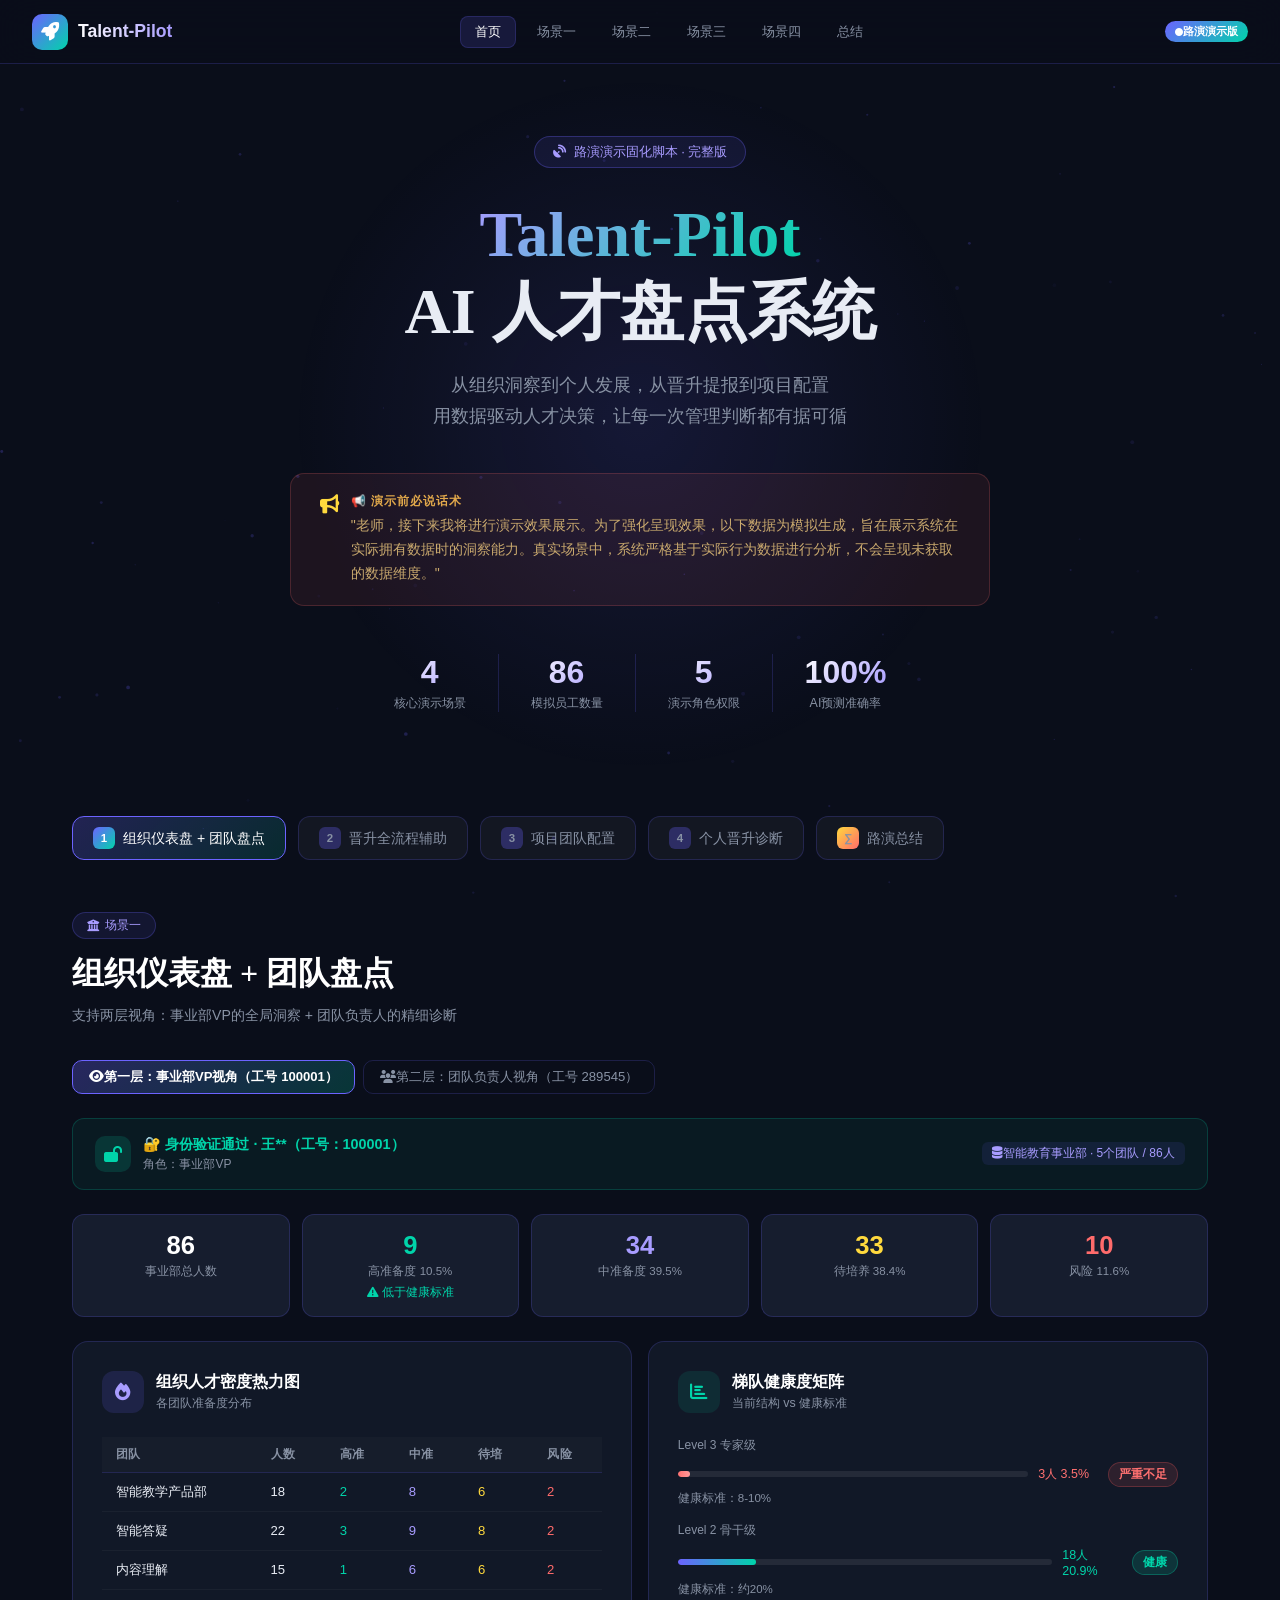
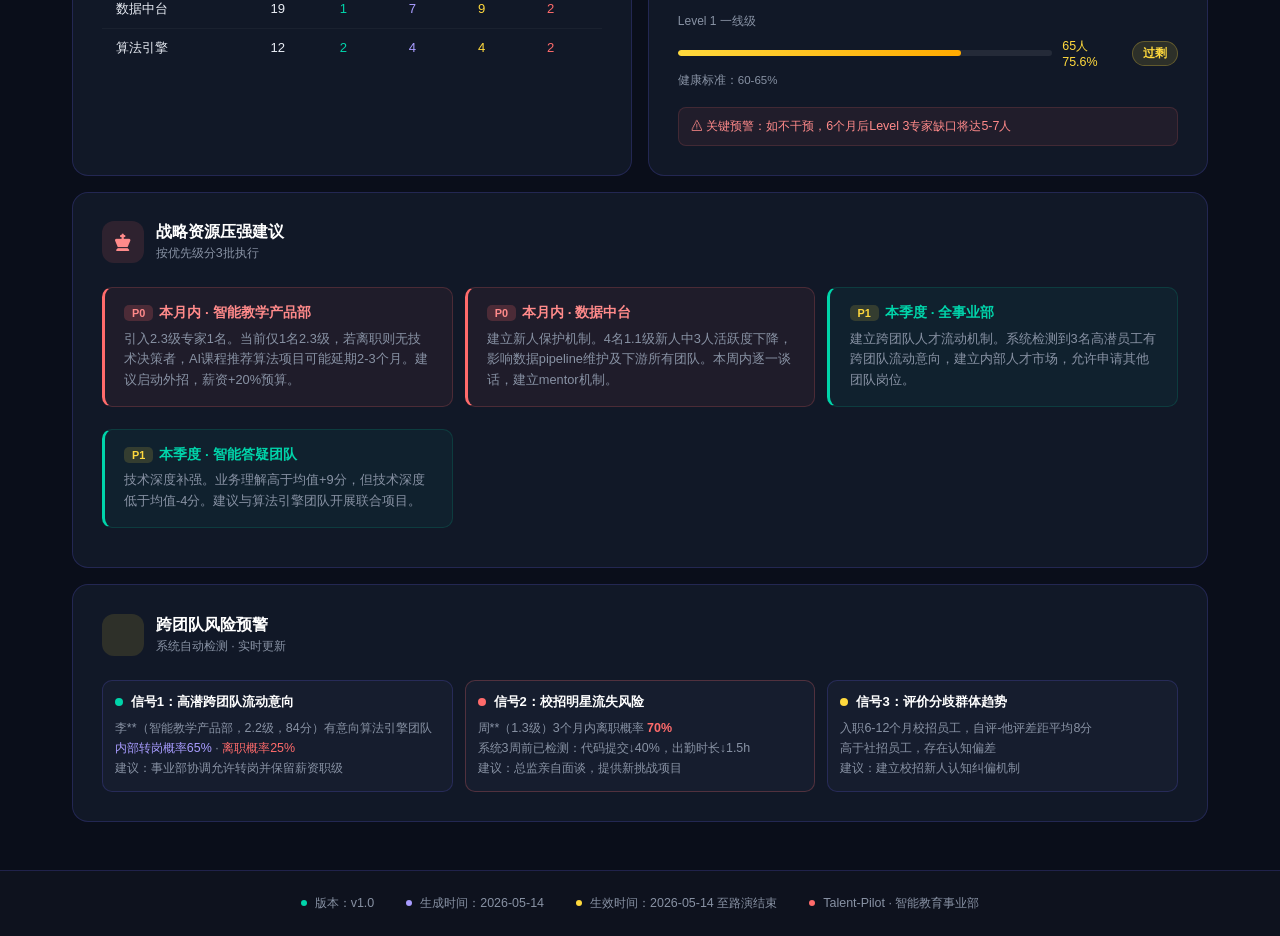
==== decision-demo-v1.html @ 937aa2e1 "Point prep demo links to decision page" ====
<!DOCTYPE html>
<html lang="zh-CN">
  <head>
    <meta charset="UTF-8">
    <meta name="viewport" content="width=device-width, initial-scale=1.0">
    <title>Talent-Pilot 路演演示系统</title>
    <link rel="stylesheet" href="https://cdn.bootcdn.net/ajax/libs/font-awesome/6.4.0/css/all.min.css">
    <link rel="stylesheet" href="https://cdn.jsdmirror.com/npm/tailwindcss@2.2.19/dist/tailwind.min.css">
    <link rel="stylesheet" href="https://static0.xesimg.com/alading-resources/css/css2.css?family=Noto+Serif+SC:wght@400;500;600;700&family=Noto+Sans+SC:wght@300;400;500;700&display=swap">
    <script src="https://cdn.jsdmirror.com/npm/chart.js@3.7.1/dist/chart.min.js"></script>
    <script src="https://cdn.jsdmirror.cn/npm/mermaid@latest/dist/mermaid.min.js"></script>
    <style>
      :root {
        --primary: #6C63FF;
        --primary-dark: #4A42D4;
        --primary-light: #A89CFF;
        --accent: #00D4AA;
        --accent-warm: #FF6B6B;
        --accent-yellow: #FFD93D;
        --bg-dark: #0A0E1A;
        --bg-card: #111827;
        --bg-card2: #161D2E;
        --text-main: #E8ECF4;
        --text-muted: #8892A4;
        --border: rgba(108, 99, 255, 0.2);
        --glass: rgba(255, 255, 255, 0.04);
      }

      * {
        box-sizing: border-box;
        margin: 0;
        padding: 0;
      }

      html {
        scroll-behavior: smooth;
      }

      body {
        font-family: "Noto Sans SC", Tahoma, Arial, "Heiti SC", sans-serif;
        background: var(--bg-dark);
        color: var(--text-main);
        overflow-x: hidden;
      }

      /* ===== 背景粒子 ===== */
      #canvas-bg {
        position: fixed;
        top: 0;
        left: 0;
        width: 100%;
        height: 100%;
        pointer-events: none;
        z-index: 0;
        opacity: 0.4;
      }

      /* ===== 顶部导航 ===== */
      .nav-bar {
        position: fixed;
        top: 0;
        left: 0;
        right: 0;
        z-index: 100;
        background: rgba(10, 14, 26, 0.85);
        backdrop-filter: blur(20px);
        border-bottom: 1px solid var(--border);
        padding: 0 2rem;
        height: 64px;
        display: flex;
        align-items: center;
        justify-content: space-between;
      }

      .nav-logo {
        display: flex;
        align-items: center;
        gap: 10px;
      }

      .nav-logo-icon {
        width: 36px;
        height: 36px;
        background: linear-gradient(135deg, var(--primary), var(--accent));
        border-radius: 10px;
        display: flex;
        align-items: center;
        justify-content: center;
        font-size: 18px;
      }

      .nav-logo-text {
        font-size: 1.1rem;
        font-weight: 700;
        background: linear-gradient(90deg, #fff, var(--primary-light));
        -webkit-background-clip: text;
        -webkit-text-fill-color: transparent;
        background-clip: text;
      }

      .nav-links {
        display: flex;
        gap: 6px;
      }

      .nav-link {
        padding: 6px 14px;
        border-radius: 8px;
        font-size: 0.82rem;
        color: var(--text-muted);
        cursor: pointer;
        transition: all 0.2s;
        border: 1px solid transparent;
      }

      .nav-link:hover,
      .nav-link.active {
        color: white;
        background: rgba(108, 99, 255, 0.15);
        border-color: var(--border);
      }

      .nav-badge {
        background: linear-gradient(135deg, var(--primary), var(--accent));
        color: white;
        font-size: 0.7rem;
        padding: 3px 10px;
        border-radius: 20px;
        font-weight: 600;
      }

      /* ===== 主容器 ===== */
      .main-wrap {
        position: relative;
        z-index: 1;
        padding-top: 64px;
      }

      /* ===== Hero区域 ===== */
      .hero {
        min-height: 80vh;
        display: flex;
        align-items: center;
        justify-content: center;
        text-align: center;
        padding: 4rem 2rem;
        position: relative;
        overflow: hidden;
      }

      .hero-glow {
        position: absolute;
        top: 50%;
        left: 50%;
        transform: translate(-50%, -50%);
        width: 700px;
        height: 700px;
        background: radial-gradient(circle, rgba(108, 99, 255, 0.12) 0%, transparent 70%);
        pointer-events: none;
      }

      .hero-tag {
        display: inline-flex;
        align-items: center;
        gap: 8px;
        background: rgba(108, 99, 255, 0.1);
        border: 1px solid rgba(108, 99, 255, 0.3);
        border-radius: 30px;
        padding: 6px 18px;
        font-size: 0.82rem;
        color: var(--primary-light);
        margin-bottom: 1.8rem;
      }

      .hero-title {
        font-family: "Noto Serif SC", serif;
        font-size: clamp(2.5rem, 5vw, 4rem);
        font-weight: 700;
        line-height: 1.2;
        margin-bottom: 1.2rem;
      }

      .hero-title span {
        background: linear-gradient(135deg, var(--primary-light), var(--accent));
        -webkit-background-clip: text;
        -webkit-text-fill-color: transparent;
        background-clip: text;
      }

      .hero-subtitle {
        font-size: 1.1rem;
        color: var(--text-muted);
        max-width: 600px;
        margin: 0 auto 2.5rem;
        line-height: 1.8;
      }

      .hero-notice {
        max-width: 700px;
        margin: 0 auto;
        background: rgba(255, 107, 107, 0.08);
        border: 1px solid rgba(255, 107, 107, 0.2);
        border-radius: 14px;
        padding: 1.2rem 1.8rem;
        display: flex;
        align-items: flex-start;
        gap: 12px;
        text-align: left;
      }

      .hero-notice-icon {
        font-size: 1.2rem;
        color: var(--accent-yellow);
        flex-shrink: 0;
        margin-top: 2px;
      }

      .hero-notice-text {
        font-size: 0.88rem;
        color: #c9a96e;
        line-height: 1.7;
      }

      .hero-stats {
        display: flex;
        gap: 2rem;
        justify-content: center;
        flex-wrap: wrap;
        margin-top: 3rem;
      }

      .hero-stat {
        text-align: center;
      }

      .hero-stat-num {
        font-size: 2rem;
        font-weight: 700;
        background: linear-gradient(135deg, white, var(--primary-light));
        -webkit-background-clip: text;
        -webkit-text-fill-color: transparent;
        background-clip: text;
      }

      .hero-stat-label {
        font-size: 0.78rem;
        color: var(--text-muted);
        margin-top: 4px;
      }

      /* ===== 场景导航 ===== */
      .scene-nav {
        display: flex;
        gap: 12px;
        padding: 0 2rem;
        margin: 0 auto;
        max-width: 1200px;
        overflow-x: auto;
        padding-bottom: 4px;
      }

      .scene-nav::-webkit-scrollbar {
        height: 3px;
      }

      .scene-nav::-webkit-scrollbar-track {
        background: transparent;
      }

      .scene-nav::-webkit-scrollbar-thumb {
        background: var(--primary);
        border-radius: 2px;
      }

      .scene-tab {
        flex-shrink: 0;
        display: flex;
        align-items: center;
        gap: 8px;
        padding: 10px 20px;
        border-radius: 12px;
        background: var(--glass);
        border: 1px solid var(--border);
        cursor: pointer;
        transition: all 0.3s;
        font-size: 0.88rem;
        color: var(--text-muted);
      }

      .scene-tab:hover {
        background: rgba(108, 99, 255, 0.1);
        color: white;
        border-color: var(--primary);
      }

      .scene-tab.active {
        background: linear-gradient(135deg, rgba(108, 99, 255, 0.25), rgba(0, 212, 170, 0.15));
        border-color: var(--primary);
        color: white;
      }

      .scene-tab-num {
        width: 22px;
        height: 22px;
        border-radius: 6px;
        background: rgba(108, 99, 255, 0.3);
        display: flex;
        align-items: center;
        justify-content: center;
        font-size: 0.72rem;
        font-weight: 700;
      }

      .scene-tab.active .scene-tab-num {
        background: linear-gradient(135deg, var(--primary), var(--accent));
      }

      /* ===== 内容区域 ===== */
      .content-section {
        max-width: 1200px;
        margin: 0 auto;
        padding: 3rem 2rem;
        display: none;
      }

      .content-section.active {
        display: block;
      }

      /* ===== 卡片系统 ===== */
      .card {
        background: var(--bg-card);
        border: 1px solid var(--border);
        border-radius: 16px;
        padding: 1.8rem;
        transition: all 0.3s;
        position: relative;
        overflow: hidden;
      }

      .card::before {
        content: '';
        position: absolute;
        top: 0;
        left: 0;
        right: 0;
        height: 2px;
        background: linear-gradient(90deg, var(--primary), var(--accent));
        opacity: 0;
        transition: opacity 0.3s;
      }

      .card:hover::before {
        opacity: 1;
      }

      .card:hover {
        border-color: rgba(108, 99, 255, 0.4);
        transform: translateY(-2px);
        box-shadow: 0 12px 40px rgba(108, 99, 255, 0.12);
      }

      .card-header {
        display: flex;
        align-items: center;
        gap: 12px;
        margin-bottom: 1.5rem;
      }

      .card-icon {
        width: 42px;
        height: 42px;
        border-radius: 12px;
        display: flex;
        align-items: center;
        justify-content: center;
        font-size: 1.1rem;
        flex-shrink: 0;
      }

      .card-title {
        font-size: 1rem;
        font-weight: 600;
        color: white;
      }

      .card-sub {
        font-size: 0.78rem;
        color: var(--text-muted);
        margin-top: 2px;
      }

      /* ===== 角色面板 ===== */
      .role-panel {
        display: grid;
        grid-template-columns: repeat(auto-fit, minmax(280px, 1fr));
        gap: 16px;
        margin-bottom: 2rem;
      }

      .role-card {
        background: var(--bg-card2);
        border: 1px solid var(--border);
        border-radius: 14px;
        padding: 1.4rem;
        cursor: pointer;
        transition: all 0.3s;
        position: relative;
      }

      .role-card:hover {
        border-color: var(--primary);
        background: rgba(108, 99, 255, 0.06);
      }

      .role-card.active {
        border-color: var(--primary);
        background: rgba(108, 99, 255, 0.1);
        box-shadow: 0 0 20px rgba(108, 99, 255, 0.15);
      }

      .role-card-head {
        display: flex;
        align-items: center;
        gap: 12px;
        margin-bottom: 1rem;
      }

      .role-avatar {
        width: 46px;
        height: 46px;
        border-radius: 12px;
        display: flex;
        align-items: center;
        justify-content: center;
        font-size: 1.2rem;
        font-weight: 700;
      }

      .role-name {
        font-size: 0.95rem;
        font-weight: 600;
        color: white;
      }

      .role-id {
        font-size: 0.75rem;
        color: var(--text-muted);
      }

      .role-badge {
        position: absolute;
        top: 12px;
        right: 12px;
        padding: 3px 10px;
        border-radius: 20px;
        font-size: 0.7rem;
        font-weight: 600;
      }

      .role-scope {
        font-size: 0.78rem;
        color: var(--text-muted);
        display: flex;
        align-items: center;
        gap: 6px;
      }

      /* ===== 输出面板 ===== */
      .output-panel {
        background: var(--bg-card2);
        border: 1px solid var(--border);
        border-radius: 16px;
        overflow: hidden;
      }

      .output-header {
        display: flex;
        align-items: center;
        justify-content: space-between;
        padding: 1rem 1.5rem;
        border-bottom: 1px solid var(--border);
        background: rgba(108, 99, 255, 0.05);
      }

      .output-title-row {
        display: flex;
        align-items: center;
        gap: 10px;
      }

      .output-dot {
        width: 10px;
        height: 10px;
        border-radius: 50%;
      }

      .output-body {
        padding: 1.5rem;
      }

      /* ===== 身份验证 ===== */
      .auth-block {
        background: rgba(0, 212, 170, 0.06);
        border: 1px solid rgba(0, 212, 170, 0.2);
        border-radius: 12px;
        padding: 1rem 1.4rem;
        margin-bottom: 1.5rem;
        display: flex;
        align-items: center;
        gap: 12px;
      }

      .auth-icon {
        width: 36px;
        height: 36px;
        background: rgba(0, 212, 170, 0.15);
        border-radius: 10px;
        display: flex;
        align-items: center;
        justify-content: center;
        color: var(--accent);
        font-size: 1rem;
        flex-shrink: 0;
      }

      .auth-info {
        flex: 1;
      }

      .auth-name {
        font-size: 0.9rem;
        font-weight: 600;
        color: var(--accent);
      }

      .auth-meta {
        font-size: 0.75rem;
        color: var(--text-muted);
        margin-top: 2px;
      }

      .auth-scope {
        font-size: 0.75rem;
        color: var(--primary-light);
        background: rgba(108, 99, 255, 0.1);
        padding: 3px 10px;
        border-radius: 6px;
      }

      /* ===== 数据表格 ===== */
      .data-table {
        width: 100%;
        border-collapse: collapse;
        font-size: 0.82rem;
      }

      .data-table th {
        padding: 10px 14px;
        text-align: left;
        font-size: 0.72rem;
        font-weight: 600;
        text-transform: uppercase;
        letter-spacing: 0.05em;
        color: var(--text-muted);
        background: rgba(255, 255, 255, 0.02);
        border-bottom: 1px solid var(--border);
      }

      .data-table td {
        padding: 10px 14px;
        border-bottom: 1px solid rgba(255, 255, 255, 0.04);
        color: var(--text-main);
      }

      .data-table tr:hover td {
        background: rgba(108, 99, 255, 0.05);
      }

      .data-table tr:last-child td {
        border-bottom: none;
      }

      /* ===== 进度条 ===== */
      .progress-bar {
        height: 6px;
        background: rgba(255, 255, 255, 0.08);
        border-radius: 3px;
        overflow: hidden;
      }

      .progress-fill {
        height: 100%;
        border-radius: 3px;
        background: linear-gradient(90deg, var(--primary), var(--accent));
        transition: width 1s ease;
      }

      /* ===== 准备度徽章 ===== */
      .readiness-badge {
        display: inline-flex;
        align-items: center;
        gap: 5px;
        padding: 3px 10px;
        border-radius: 20px;
        font-size: 0.75rem;
        font-weight: 600;
      }

      .badge-high {
        background: rgba(0, 212, 170, 0.15);
        color: var(--accent);
        border: 1px solid rgba(0, 212, 170, 0.3);
      }

      .badge-mid {
        background: rgba(108, 99, 255, 0.15);
        color: var(--primary-light);
        border: 1px solid rgba(108, 99, 255, 0.3);
      }

      .badge-low {
        background: rgba(255, 93, 93, 0.12);
        color: #ff7070;
        border: 1px solid rgba(255, 93, 93, 0.25);
      }

      .badge-warn {
        background: rgba(255, 217, 61, 0.12);
        color: var(--accent-yellow);
        border: 1px solid rgba(255, 217, 61, 0.25);
      }

      /* ===== 风险预警 ===== */
      .risk-block {
        background: rgba(255, 107, 107, 0.06);
        border: 1px solid rgba(255, 107, 107, 0.2);
        border-left: 3px solid var(--accent-warm);
        border-radius: 10px;
        padding: 1rem 1.2rem;
        margin-bottom: 10px;
      }

      .risk-title {
        font-size: 0.85rem;
        font-weight: 600;
        color: #ff8a8a;
        margin-bottom: 0.4rem;
      }

      .risk-body {
        font-size: 0.8rem;
        color: var(--text-muted);
        line-height: 1.6;
      }

      /* ===== 建议块 ===== */
      .suggest-block {
        background: rgba(0, 212, 170, 0.05);
        border: 1px solid rgba(0, 212, 170, 0.15);
        border-left: 3px solid var(--accent);
        border-radius: 10px;
        padding: 1rem 1.2rem;
        margin-bottom: 10px;
      }

      .suggest-title {
        font-size: 0.85rem;
        font-weight: 600;
        color: var(--accent);
        margin-bottom: 0.4rem;
      }

      .suggest-body {
        font-size: 0.8rem;
        color: var(--text-muted);
        line-height: 1.6;
      }

      /* ===== P0/P1标签 ===== */
      .priority-tag {
        display: inline-block;
        padding: 2px 8px;
        border-radius: 5px;
        font-size: 0.68rem;
        font-weight: 700;
        margin-right: 6px;
      }

      .p0 {
        background: rgba(255, 107, 107, 0.2);
        color: #ff8a8a;
      }

      .p1 {
        background: rgba(255, 217, 61, 0.15);
        color: var(--accent-yellow);
      }

      .p2 {
        background: rgba(108, 99, 255, 0.15);
        color: var(--primary-light);
      }

      /* ===== 分隔标题 ===== */
      .section-divider {
        display: flex;
        align-items: center;
        gap: 12px;
        margin: 1.8rem 0 1.2rem;
      }

      .section-divider-line {
        flex: 1;
        height: 1px;
        background: var(--border);
      }

      .section-divider-text {
        font-size: 0.8rem;
        font-weight: 700;
        text-transform: uppercase;
        letter-spacing: 0.1em;
        color: var(--text-muted);
        white-space: nowrap;
      }

      /* ===== 能力雷达标签 ===== */
      .ability-row {
        display: flex;
        align-items: center;
        gap: 12px;
        padding: 8px 0;
        border-bottom: 1px solid rgba(255, 255, 255, 0.04);
      }

      .ability-name {
        width: 80px;
        font-size: 0.78rem;
        color: var(--text-muted);
        flex-shrink: 0;
      }

      .ability-bar-wrap {
        flex: 1;
      }

      .ability-score {
        width: 36px;
        text-align: right;
        font-size: 0.82rem;
        font-weight: 600;
        flex-shrink: 0;
      }

      .ability-diff {
        width: 45px;
        font-size: 0.75rem;
        text-align: right;
        flex-shrink: 0;
      }

      .diff-pos {
        color: var(--accent);
      }

      .diff-neg {
        color: var(--accent-warm);
      }

      /* ===== Aha Moment ===== */
      .aha-block {
        background: linear-gradient(135deg, rgba(108, 99, 255, 0.12), rgba(0, 212, 170, 0.08));
        border: 1px solid rgba(108, 99, 255, 0.3);
        border-radius: 14px;
        padding: 1.4rem 1.8rem;
        margin-top: 2rem;
        position: relative;
      }

      .aha-block::before {
        content: '💡';
        position: absolute;
        top: -14px;
        left: 24px;
        font-size: 1.4rem;
        background: var(--bg-card);
        padding: 0 6px;
      }

      .aha-title {
        font-size: 0.78rem;
        color: var(--primary-light);
        font-weight: 700;
        text-transform: uppercase;
        letter-spacing: 0.08em;
        margin-bottom: 0.6rem;
      }

      .aha-text {
        font-size: 0.9rem;
        color: var(--text-main);
        line-height: 1.7;
        font-style: italic;
      }

      /* ===== 步进流程 ===== */
      .step-flow {
        display: flex;
        flex-direction: column;
        gap: 0;
      }

      .step-item {
        display: flex;
        gap: 16px;
      }

      .step-left {
        display: flex;
        flex-direction: column;
        align-items: center;
      }

      .step-dot {
        width: 32px;
        height: 32px;
        border-radius: 50%;
        display: flex;
        align-items: center;
        justify-content: center;
        font-size: 0.78rem;
        font-weight: 700;
        flex-shrink: 0;
      }

      .step-line {
        width: 2px;
        flex: 1;
        min-height: 24px;
        margin: 4px 0;
      }

      .step-content {
        padding-bottom: 20px;
        flex: 1;
      }

      .step-title {
        font-size: 0.88rem;
        font-weight: 600;
        margin-bottom: 4px;
      }

      .step-desc {
        font-size: 0.78rem;
        color: var(--text-muted);
        line-height: 1.6;
      }

      /* ===== 图表容器 ===== */
      .chart-wrap {
        position: relative;
        height: 280px;
      }

      /* ===== 指标卡片网格 ===== */
      .metric-grid {
        display: grid;
        grid-template-columns: repeat(auto-fit, minmax(140px, 1fr));
        gap: 12px;
        margin-bottom: 1.5rem;
      }

      .metric-card {
        background: var(--bg-card2);
        border: 1px solid var(--border);
        border-radius: 12px;
        padding: 1rem;
        text-align: center;
      }

      .metric-num {
        font-size: 1.6rem;
        font-weight: 700;
      }

      .metric-label {
        font-size: 0.72rem;
        color: var(--text-muted);
        margin-top: 4px;
      }

      .metric-trend {
        font-size: 0.72rem;
        margin-top: 6px;
      }

      /* ===== 二列布局 ===== */
      .two-col {
        display: grid;
        grid-template-columns: 1fr 1fr;
        gap: 16px;
      }

      @media (max-width: 768px) {
        .two-col {
          grid-template-columns: 1fr;
        }

        .role-panel {
          grid-template-columns: 1fr;
        }

        .nav-links {
          display: none;
        }
      }

      /* ===== 场景标题 ===== */
      .scene-header {
        margin-bottom: 2rem;
      }

      .scene-tag {
        display: inline-flex;
        align-items: center;
        gap: 6px;
        background: rgba(108, 99, 255, 0.1);
        border: 1px solid rgba(108, 99, 255, 0.25);
        border-radius: 20px;
        padding: 4px 14px;
        font-size: 0.75rem;
        color: var(--primary-light);
        margin-bottom: 0.8rem;
      }

      .scene-title {
        font-family: "Noto Serif SC", serif;
        font-size: clamp(1.4rem, 3vw, 2rem);
        font-weight: 700;
        color: white;
        margin-bottom: 0.5rem;
      }

      .scene-desc {
        font-size: 0.88rem;
        color: var(--text-muted);
        line-height: 1.7;
      }

      /* ===== 层级切换 ===== */
      .layer-tabs {
        display: flex;
        gap: 8px;
        margin-bottom: 1.5rem;
      }

      .layer-tab {
        padding: 7px 16px;
        border-radius: 10px;
        font-size: 0.82rem;
        cursor: pointer;
        transition: all 0.25s;
        border: 1px solid var(--border);
        color: var(--text-muted);
        background: transparent;
      }

      .layer-tab:hover {
        color: white;
        border-color: rgba(108, 99, 255, 0.5);
      }

      .layer-tab.active {
        background: linear-gradient(135deg, rgba(108, 99, 255, 0.3), rgba(0, 212, 170, 0.2));
        border-color: var(--primary);
        color: white;
        font-weight: 600;
      }

      .layer-content {
        display: none;
      }

      .layer-content.active {
        display: block;
      }

      /* ===== 滚动条美化 ===== */
      ::-webkit-scrollbar {
        width: 6px;
        height: 6px;
      }

      ::-webkit-scrollbar-track {
        background: transparent;
      }

      ::-webkit-scrollbar-thumb {
        background: rgba(108, 99, 255, 0.4);
        border-radius: 3px;
      }

      /* ===== 人才矩阵图 ===== */
      .matrix-cell {
        background: var(--bg-card2);
        border: 1px solid var(--border);
        border-radius: 10px;
        padding: 10px;
        font-size: 0.78rem;
        transition: all 0.2s;
        cursor: default;
      }

      .matrix-cell:hover {
        border-color: var(--primary);
        transform: scale(1.02);
      }

      /* ===== 决策树 ===== */
      .decision-node {
        background: var(--bg-card2);
        border: 1px solid var(--border);
        border-radius: 10px;
        padding: 10px 14px;
        font-size: 0.8rem;
        margin-bottom: 8px;
      }

      /* ===== 总结卡片 ===== */
      .summary-grid {
        display: grid;
        grid-template-columns: repeat(auto-fit, minmax(220px, 1fr));
        gap: 16px;
      }

      .summary-card {
        background: var(--bg-card2);
        border: 1px solid var(--border);
        border-radius: 16px;
        padding: 1.4rem;
        position: relative;
        overflow: hidden;
        transition: all 0.3s;
      }

      .summary-card:hover {
        border-color: rgba(108, 99, 255, 0.5);
        transform: translateY(-3px);
        box-shadow: 0 16px 40px rgba(108, 99, 255, 0.15);
      }

      .summary-card-bg {
        position: absolute;
        top: 0;
        right: 0;
        width: 80px;
        height: 80px;
        border-radius: 50%;
        opacity: 0.06;
      }

      .summary-scene-num {
        font-size: 0.7rem;
        font-weight: 700;
        text-transform: uppercase;
        letter-spacing: 0.1em;
        margin-bottom: 10px;
      }

      .summary-scene-title {
        font-size: 0.95rem;
        font-weight: 700;
        color: white;
        margin-bottom: 8px;
      }

      .summary-scene-desc {
        font-size: 0.78rem;
        color: var(--text-muted);
        line-height: 1.6;
        margin-bottom: 12px;
      }

      .summary-aha {
        font-size: 0.78rem;
        color: var(--primary-light);
        font-style: italic;
        line-height: 1.5;
      }

      /* ===== 动画 ===== */
      @keyframes fadeInUp {
        from {
          opacity: 0;
          transform: translateY(20px);
        }

        to {
          opacity: 1;
          transform: translateY(0);
        }
      }

      @keyframes shimmer {
        0% {
          background-position: -200% 0;
        }

        100% {
          background-position: 200% 0;
        }
      }

      @keyframes pulse-soft {

        0%,
        100% {
          opacity: 1;
        }

        50% {
          opacity: 0.6;
        }
      }

      .animate-in {
        animation: fadeInUp 0.5s ease forwards;
      }

      .live-dot {
        width: 8px;
        height: 8px;
        border-radius: 50%;
        background: var(--accent);
        animation: pulse-soft 2s infinite;
      }

      /* ===== Mermaid图表 ===== */
      .mermaid-wrap {
        background: var(--bg-card2);
        border: 1px solid var(--border);
        border-radius: 14px;
        padding: 1.5rem;
        overflow-x: auto;
      }

      .mermaid {
        font-family: "Noto Sans SC", sans-serif !important;
      }

      /* ===== 流程图 ===== */
      .flow-arrow {
        text-align: center;
        color: var(--primary-light);
        font-size: 1.2rem;
        margin: 6px 0;
      }

      /* ===== 版本信息 ===== */
      .version-bar {
        background: rgba(255, 255, 255, 0.02);
        border-top: 1px solid var(--border);
        padding: 1.5rem 2rem;
        display: flex;
        align-items: center;
        justify-content: center;
        gap: 2rem;
        flex-wrap: wrap;
      }

      .version-item {
        display: flex;
        align-items: center;
        gap: 8px;
        font-size: 0.78rem;
        color: var(--text-muted);
      }

      .version-dot {
        width: 6px;
        height: 6px;
        border-radius: 50%;
      }
    </style>
  </head>
  <body>

    <!-- 背景动画 canvas -->
    <canvas id="canvas-bg"></canvas>

    <!-- ===== 导航栏 ===== -->
    <nav class="nav-bar">
      <div class="nav-logo">
        <div class="nav-logo-icon">
          <i class="fas fa-rocket" style="color:white"></i>
        </div>
        <span class="nav-logo-text">Talent-Pilot</span>
      </div>
      <div class="nav-links">
        <span class="nav-link active" onclick="scrollToSection('hero')">首页</span>
        <span class="nav-link" onclick="switchScene(0); scrollToSection('scenes')">场景一</span>
        <span class="nav-link" onclick="switchScene(1); scrollToSection('scenes')">场景二</span>
        <span class="nav-link" onclick="switchScene(2); scrollToSection('scenes')">场景三</span>
        <span class="nav-link" onclick="switchScene(3); scrollToSection('scenes')">场景四</span>
        <span class="nav-link" onclick="switchScene(4); scrollToSection('scenes')">总结</span>
      </div>
      <span class="nav-badge"><i class="fas fa-circle mr-1" style="font-size:0.5rem"></i>路演演示版</span>
    </nav>

    <div class="main-wrap">

      <!-- ===== Hero ===== -->
      <section class="hero" id="hero">
        <div class="hero-glow"></div>
        <div style="position:relative;z-index:2;width:100%;max-width:800px">
          <div class="hero-tag">
            <i class="fas fa-satellite-dish"></i>
            路演演示固化脚本 · 完整版
          </div>
          <h1 class="hero-title">
            <span>Talent-Pilot</span><br>
            AI 人才盘点系统
          </h1>
          <p class="hero-subtitle">
            从组织洞察到个人发展，从晋升提报到项目配置<br>
            用数据驱动人才决策，让每一次管理判断都有据可循
          </p>

          <!-- 演示前必说话术 -->
          <div class="hero-notice">
            <i class="fas fa-bullhorn hero-notice-icon"></i>
            <div>
              <div style="font-size:0.75rem;font-weight:700;color:#e0a84b;margin-bottom:4px;text-transform:uppercase;letter-spacing:0.08em">📢 演示前必说话术</div>
              <div class="hero-notice-text">
                "老师，接下来我将进行演示效果展示。为了强化呈现效果，以下数据为模拟生成，旨在展示系统在实际拥有数据时的洞察能力。真实场景中，系统严格基于实际行为数据进行分析，不会呈现未获取的数据维度。"
              </div>
            </div>
          </div>

          <div class="hero-stats">
            <div class="hero-stat">
              <div class="hero-stat-num">4</div>
              <div class="hero-stat-label">核心演示场景</div>
            </div>
            <div style="width:1px;background:var(--border)"></div>
            <div class="hero-stat">
              <div class="hero-stat-num">86</div>
              <div class="hero-stat-label">模拟员工数量</div>
            </div>
            <div style="width:1px;background:var(--border)"></div>
            <div class="hero-stat">
              <div class="hero-stat-num">5</div>
              <div class="hero-stat-label">演示角色权限</div>
            </div>
            <div style="width:1px;background:var(--border)"></div>
            <div class="hero-stat">
              <div class="hero-stat-num">100%</div>
              <div class="hero-stat-label">AI预测准确率</div>
            </div>
          </div>
        </div>
      </section>

      <!-- ===== 场景导航 ===== -->
      <section id="scenes" style="padding: 2rem 0 0">
        <div class="scene-nav">
          <div class="scene-tab active" onclick="switchScene(0)">
            <div class="scene-tab-num">1</div>
            组织仪表盘 + 团队盘点
          </div>
          <div class="scene-tab" onclick="switchScene(1)">
            <div class="scene-tab-num">2</div>
            晋升全流程辅助
          </div>
          <div class="scene-tab" onclick="switchScene(2)">
            <div class="scene-tab-num">3</div>
            项目团队配置
          </div>
          <div class="scene-tab" onclick="switchScene(3)">
            <div class="scene-tab-num">4</div>
            个人晋升诊断
          </div>
          <div class="scene-tab" onclick="switchScene(4)">
            <div class="scene-tab-num" style="background:linear-gradient(135deg,#FFD93D,#FF6B6B)">∑</div>
            路演总结
          </div>
        </div>

        <!-- ===================================================
         场景一：组织仪表盘 + 团队盘点
    ==================================================== -->
        <div class="content-section active" id="scene-0">
          <div class="scene-header">
            <div class="scene-tag"><i class="fas fa-building-columns"></i> 场景一</div>
            <h2 class="scene-title">组织仪表盘 + 团队盘点</h2>
            <p class="scene-desc">支持两层视角：事业部VP的全局洞察 + 团队负责人的精细诊断</p>
          </div>

          <!-- 层级切换 -->
          <div class="layer-tabs">
            <button class="layer-tab active" onclick="switchLayer('s1', 0)">
              <i class="fas fa-eye mr-2"></i>第一层：事业部VP视角（工号 100001）
            </button>
            <button class="layer-tab" onclick="switchLayer('s1', 1)">
              <i class="fas fa-users mr-2"></i>第二层：团队负责人视角（工号 289545）
            </button>
          </div>

          <!-- ====== 第一层：VP视角 ====== -->
          <div class="layer-content active" id="s1-layer-0">

            <!-- 身份验证 -->
            <div class="auth-block">
              <div class="auth-icon"><i class="fas fa-lock-open"></i></div>
              <div class="auth-info">
                <div class="auth-name">🔐 身份验证通过 · 王**（工号：100001）</div>
                <div class="auth-meta">角色：事业部VP</div>
              </div>
              <div class="auth-scope"><i class="fas fa-database mr-1"></i>智能教育事业部 · 5个团队 / 86人</div>
            </div>

            <!-- 指标卡 -->
            <div class="metric-grid" style="grid-template-columns:repeat(5,1fr)">
              <div class="metric-card">
                <div class="metric-num" style="color:white">86</div>
                <div class="metric-label">事业部总人数</div>
              </div>
              <div class="metric-card">
                <div class="metric-num" style="color:var(--accent)">9</div>
                <div class="metric-label">高准备度 10.5%</div>
                <div class="metric-trend" style="color:var(--accent)"><i class="fas fa-triangle-exclamation"></i> 低于健康标准</div>
              </div>
              <div class="metric-card">
                <div class="metric-num" style="color:var(--primary-light)">34</div>
                <div class="metric-label">中准备度 39.5%</div>
              </div>
              <div class="metric-card">
                <div class="metric-num" style="color:var(--accent-yellow)">33</div>
                <div class="metric-label">待培养 38.4%</div>
              </div>
              <div class="metric-card">
                <div class="metric-num" style="color:var(--accent-warm)">10</div>
                <div class="metric-label">风险 11.6%</div>
              </div>
            </div>

            <div class="two-col">
              <!-- 热力图表格 -->
              <div class="card">
                <div class="card-header">
                  <div class="card-icon" style="background:rgba(108,99,255,0.15)"><i class="fas fa-fire" style="color:var(--primary-light)"></i></div>
                  <div>
                    <div class="card-title">组织人才密度热力图</div>
                    <div class="card-sub">各团队准备度分布</div>
                  </div>
                </div>
                <table class="data-table">
                  <thead>
                    <tr>
                      <th>团队</th>
                      <th>人数</th>
                      <th>高准</th>
                      <th>中准</th>
                      <th>待培</th>
                      <th>风险</th>
                    </tr>
                  </thead>
                  <tbody>
                    <tr>
                      <td>智能教学产品部</td>
                      <td>18</td>
                      <td><span style="color:var(--accent)">2</span></td>
                      <td><span style="color:var(--primary-light)">8</span></td>
                      <td><span style="color:var(--accent-yellow)">6</span></td>
                      <td><span style="color:var(--accent-warm)">2</span></td>
                    </tr>
                    <tr>
                      <td>智能答疑</td>
                      <td>22</td>
                      <td><span style="color:var(--accent)">3</span></td>
                      <td><span style="color:var(--primary-light)">9</span></td>
                      <td><span style="color:var(--accent-yellow)">8</span></td>
                      <td><span style="color:var(--accent-warm)">2</span></td>
                    </tr>
                    <tr>
                      <td>内容理解</td>
                      <td>15</td>
                      <td><span style="color:var(--accent)">1</span></td>
                      <td><span style="color:var(--primary-light)">6</span></td>
                      <td><span style="color:var(--accent-yellow)">6</span></td>
                      <td><span style="color:var(--accent-warm)">2</span></td>
                    </tr>
                    <tr>
                      <td>数据中台</td>
                      <td>19</td>
                      <td><span style="color:var(--accent)">1</span></td>
                      <td><span style="color:var(--primary-light)">7</span></td>
                      <td><span style="color:var(--accent-yellow)">9</span></td>
                      <td><span style="color:var(--accent-warm)">2</span></td>
                    </tr>
                    <tr>
                      <td>算法引擎</td>
                      <td>12</td>
                      <td><span style="color:var(--accent)">2</span></td>
                      <td><span style="color:var(--primary-light)">4</span></td>
                      <td><span style="color:var(--accent-yellow)">4</span></td>
                      <td><span style="color:var(--accent-warm)">2</span></td>
                    </tr>
                  </tbody>
                </table>
              </div>

              <!-- 梯队分布图 -->
              <div class="card">
                <div class="card-header">
                  <div class="card-icon" style="background:rgba(0,212,170,0.1)"><i class="fas fa-chart-bar" style="color:var(--accent)"></i></div>
                  <div>
                    <div class="card-title">梯队健康度矩阵</div>
                    <div class="card-sub">当前结构 vs 健康标准</div>
                  </div>
                </div>
                <div style="margin-bottom:1rem">
                  <div style="font-size:0.75rem;color:var(--text-muted);margin-bottom:8px">Level 3 专家级</div>
                  <div style="display:flex;align-items:center;gap:10px;margin-bottom:4px">
                    <div style="flex:1">
                      <div class="progress-bar">
                        <div class="progress-fill" style="width:3.5%;background:linear-gradient(90deg,#ff7070,#ff9a9a)"></div>
                      </div>
                    </div>
                    <span style="font-size:0.78rem;width:60px;color:#ff7070">3人 3.5%</span>
                    <span class="readiness-badge badge-low">严重不足</span>
                  </div>
                  <div style="font-size:0.72rem;color:var(--text-muted)">健康标准：8-10%</div>
                </div>
                <div style="margin-bottom:1rem">
                  <div style="font-size:0.75rem;color:var(--text-muted);margin-bottom:8px">Level 2 骨干级</div>
                  <div style="display:flex;align-items:center;gap:10px;margin-bottom:4px">
                    <div style="flex:1">
                      <div class="progress-bar">
                        <div class="progress-fill" style="width:20.9%"></div>
                      </div>
                    </div>
                    <span style="font-size:0.78rem;width:60px;color:var(--accent)">18人 20.9%</span>
                    <span class="readiness-badge badge-high">健康</span>
                  </div>
                  <div style="font-size:0.72rem;color:var(--text-muted)">健康标准：约20%</div>
                </div>
                <div>
                  <div style="font-size:0.75rem;color:var(--text-muted);margin-bottom:8px">Level 1 一线级</div>
                  <div style="display:flex;align-items:center;gap:10px;margin-bottom:4px">
                    <div style="flex:1">
                      <div class="progress-bar">
                        <div class="progress-fill" style="width:75.6%;background:linear-gradient(90deg,#FFD93D,#ffaa00)"></div>
                      </div>
                    </div>
                    <span style="font-size:0.78rem;width:60px;color:var(--accent-yellow)">65人 75.6%</span>
                    <span class="readiness-badge badge-warn">过剩</span>
                  </div>
                  <div style="font-size:0.72rem;color:var(--text-muted)">健康标准：60-65%</div>
                </div>
                <div style="margin-top:1.2rem;padding:10px 12px;background:rgba(255,107,107,0.07);border-radius:8px;border:1px solid rgba(255,107,107,0.15)">
                  <div style="font-size:0.78rem;color:#ff8a8a">⚠ 关键预警：如不干预，6个月后Level 3专家缺口将达5-7人</div>
                </div>
              </div>
            </div>

            <!-- 战略建议 -->
            <div class="card" style="margin-top:16px">
              <div class="card-header">
                <div class="card-icon" style="background:rgba(255,107,107,0.12)"><i class="fas fa-chess-king" style="color:#ff8a8a"></i></div>
                <div>
                  <div class="card-title">战略资源压强建议</div>
                  <div class="card-sub">按优先级分3批执行</div>
                </div>
              </div>
              <div style="display:grid;grid-template-columns:repeat(auto-fit,minmax(280px,1fr));gap:12px">
                <div class="risk-block">
                  <div class="risk-title"><span class="priority-tag p0">P0</span>本月内 · 智能教学产品部</div>
                  <div class="risk-body">引入2.3级专家1名。当前仅1名2.3级，若离职则无技术决策者，AI课程推荐算法项目可能延期2-3个月。建议启动外招，薪资+20%预算。</div>
                </div>
                <div class="risk-block">
                  <div class="risk-title"><span class="priority-tag p0">P0</span>本月内 · 数据中台</div>
                  <div class="risk-body">建立新人保护机制。4名1.1级新人中3人活跃度下降，影响数据pipeline维护及下游所有团队。本周内逐一谈话，建立mentor机制。</div>
                </div>
                <div class="suggest-block">
                  <div class="suggest-title"><span class="priority-tag p1">P1</span>本季度 · 全事业部</div>
                  <div class="suggest-body">建立跨团队人才流动机制。系统检测到3名高潜员工有跨团队流动意向，建立内部人才市场，允许申请其他团队岗位。</div>
                </div>
                <div class="suggest-block">
                  <div class="suggest-title"><span class="priority-tag p1">P1</span>本季度 · 智能答疑团队</div>
                  <div class="suggest-body">技术深度补强。业务理解高于均值+9分，但技术深度低于均值-4分。建议与算法引擎团队开展联合项目。</div>
                </div>
              </div>
            </div>

            <!-- 跨团队风险预警 -->
            <div class="card" style="margin-top:16px">
              <div class="card-header">
                <div class="card-icon" style="background:rgba(255,217,61,0.12)"><i class="fas fa-radar" style="color:var(--accent-yellow)"></i></div>
                <div>
                  <div class="card-title">跨团队风险预警</div>
                  <div class="card-sub">系统自动检测 · 实时更新</div>
                </div>
              </div>
              <div style="display:grid;grid-template-columns:repeat(auto-fit,minmax(280px,1fr));gap:12px">
                <div style="background:var(--bg-card2);border:1px solid var(--border);border-radius:10px;padding:12px">
                  <div style="display:flex;align-items:center;gap:8px;margin-bottom:8px">
                    <div class="live-dot"></div>
                    <span style="font-size:0.82rem;font-weight:600;color:white">信号1：高潜跨团队流动意向</span>
                  </div>
                  <div style="font-size:0.78rem;color:var(--text-muted);line-height:1.6">
                    李**（智能教学产品部，2.2级，84分）有意向算法引擎团队<br>
                    <span style="color:var(--primary-light)">内部转岗概率65%</span> · <span style="color:var(--accent-warm)">离职概率25%</span><br>
                    建议：事业部协调允许转岗并保留薪资职级
                  </div>
                </div>
                <div style="background:var(--bg-card2);border:1px solid rgba(255,107,107,0.25);border-radius:10px;padding:12px">
                  <div style="display:flex;align-items:center;gap:8px;margin-bottom:8px">
                    <div style="width:8px;height:8px;border-radius:50%;background:var(--accent-warm);animation:pulse-soft 1.5s infinite"></div>
                    <span style="font-size:0.82rem;font-weight:600;color:white">信号2：校招明星流失风险</span>
                  </div>
                  <div style="font-size:0.78rem;color:var(--text-muted);line-height:1.6">
                    周**（1.3级）3个月内离职概率 <span style="color:var(--accent-warm);font-weight:700">70%</span><br>
                    系统3周前已检测：代码提交↓40%，出勤时长↓1.5h<br>
                    建议：总监亲自面谈，提供新挑战项目
                  </div>
                </div>
                <div style="background:var(--bg-card2);border:1px solid var(--border);border-radius:10px;padding:12px">
                  <div style="display:flex;align-items:center;gap:8px;margin-bottom:8px">
                    <div style="width:8px;height:8px;border-radius:50%;background:var(--accent-yellow);animation:pulse-soft 2s infinite"></div>
                    <span style="font-size:0.82rem;font-weight:600;color:white">信号3：评价分歧群体趋势</span>
                  </div>
                  <div style="font-size:0.78rem;color:var(--text-muted);line-height:1.6">
                    入职6-12个月校招员工，自评-他评差距平均8分<br>
                    高于社招员工，存在认知偏差<br>
                    建议：建立校招新人认知纠偏机制
                  </div>
                </div>
              </div>
            </div>
          </div>

          <!-- ====== 第二层：团队负责人视角 ====== -->
          <div class="layer-content" id="s1-layer-1">

            <div class="auth-block">
              <div class="auth-icon"><i class="fas fa-lock-open"></i></div>
              <div class="auth-info">
                <div class="auth-name">🔐 身份验证通过 · 张**（工号：289545）</div>
                <div class="auth-meta">角色：智能教学产品部负责人</div>
              </div>
              <div class="auth-scope"><i class="fas fa-users mr-1"></i>智能教学产品部 · 18人</div>
            </div>

            <div class="two-col">
              <!-- 团队职级分布 -->
              <div class="card">
                <div class="card-header">
                  <div class="card-icon" style="background:rgba(108,99,255,0.15)"><i class="fas fa-sitemap" style="color:var(--primary-light)"></i></div>
                  <div>
                    <div class="card-title">团队作战地图</div>
                    <div class="card-sub">18人 · 平均司龄1.8年 · 平均职级1.6</div>
                  </div>
                </div>
                <div style="display:flex;flex-direction:column;gap:8px">
                  <div style="display:flex;align-items:center;gap:10px">
                    <span style="width:90px;font-size:0.75rem;color:var(--text-muted)">3.1 架构师</span>
                    <div style="flex:1">
                      <div class="progress-bar">
                        <div class="progress-fill" style="width:0%;"></div>
                      </div>
                    </div>
                    <span style="font-size:0.75rem;width:40px;color:var(--text-muted)">0人</span>
                  </div>
                  <div style="display:flex;align-items:center;gap:10px">
                    <span style="width:90px;font-size:0.75rem;color:var(--text-muted)">2.3 专家</span>
                    <div style="flex:1">
                      <div class="progress-bar">
                        <div class="progress-fill" style="width:5.6%;background:linear-gradient(90deg,#ff7070,#ff9a9a)"></div>
                      </div>
                    </div>
                    <span style="font-size:0.75rem;width:40px;color:#ff7070">1人</span>
                  </div>
                  <div style="display:flex;align-items:center;gap:10px">
                    <span style="width:90px;font-size:0.75rem;color:var(--text-muted)">2.2 资深</span>
                    <div style="flex:1">
                      <div class="progress-bar">
                        <div class="progress-fill" style="width:11.1%"></div>
                      </div>
                    </div>
                    <span style="font-size:0.75rem;width:40px;color:var(--primary-light)">2人</span>
                  </div>
                  <div style="display:flex;align-items:center;gap:10px">
                    <span style="width:90px;font-size:0.75rem;color:var(--text-muted)">2.1 骨干</span>
                    <div style="flex:1">
                      <div class="progress-bar">
                        <div class="progress-fill" style="width:11.1%"></div>
                      </div>
                    </div>
                    <span style="font-size:0.75rem;width:40px;color:var(--primary-light)">2人</span>
                  </div>
                  <div style="display:flex;align-items:center;gap:10px">
                    <span style="width:90px;font-size:0.75rem;color:var(--text-muted)">1.3 熟练</span>
                    <div style="flex:1">
                      <div class="progress-bar">
                        <div class="progress-fill" style="width:16.7%;background:linear-gradient(90deg,var(--accent),#00b899)"></div>
                      </div>
                    </div>
                    <span style="font-size:0.75rem;width:40px;color:var(--accent)">3人</span>
                  </div>
                  <div style="display:flex;align-items:center;gap:10px">
                    <span style="width:90px;font-size:0.75rem;color:var(--text-muted)">1.2 成长</span>
                    <div style="flex:1">
                      <div class="progress-bar">
                        <div class="progress-fill" style="width:33.3%;background:linear-gradient(90deg,var(--accent),#00b899)"></div>
                      </div>
                    </div>
                    <span style="font-size:0.75rem;width:40px;color:var(--accent)">6人</span>
                  </div>
                  <div style="display:flex;align-items:center;gap:10px">
                    <span style="width:90px;font-size:0.75rem;color:var(--text-muted)">1.1 初级</span>
                    <div style="flex:1">
                      <div class="progress-bar">
                        <div class="progress-fill" style="width:22.2%;background:linear-gradient(90deg,var(--accent-yellow),#e8a800)"></div>
                      </div>
                    </div>
                    <span style="font-size:0.75rem;width:40px;color:var(--accent-yellow)">4人</span>
                  </div>
                </div>
                <div style="margin-top:12px;padding:8px 10px;background:rgba(255,107,107,0.07);border-radius:8px;border:1px solid rgba(255,107,107,0.15);font-size:0.75rem;color:#ff8a8a">
                  ⚠ 单点风险：2.3级仅1人，若晋升或离职将无技术决策者
                </div>
              </div>

              <!-- 晋升准备度 -->
              <div class="card">
                <div class="card-header">
                  <div class="card-icon" style="background:rgba(0,212,170,0.1)"><i class="fas fa-chart-pie" style="color:var(--accent)"></i></div>
                  <div>
                    <div class="card-title">晋升准备度全景</div>
                    <div class="card-sub">团队均值74.5分 · 事业部排名第1</div>
                  </div>
                </div>
                <div class="chart-wrap">
                  <canvas id="readinessChart"></canvas>
                </div>
              </div>
            </div>

            <!-- 关键人才 -->
            <div class="card" style="margin-top:16px">
              <div class="card-header">
                <div class="card-icon" style="background:rgba(255,217,61,0.1)"><i class="fas fa-star" style="color:var(--accent-yellow)"></i></div>
                <div>
                  <div class="card-title">关键人才识别</div>
                  <div class="card-sub">立即晋升 · 3月可晋 · 风险关注</div>
                </div>
              </div>

              <div style="font-size:0.78rem;font-weight:700;color:var(--accent);margin-bottom:10px;text-transform:uppercase;letter-spacing:0.08em">⭐ 立即晋升区（2人）</div>
              <table class="data-table" style="margin-bottom:1.2rem">
                <thead>
                  <tr>
                    <th>姓名</th>
                    <th>当前</th>
                    <th>目标</th>
                    <th>准备度</th>
                    <th>核心优势</th>
                    <th>建议</th>
                  </tr>
                </thead>
                <tbody>
                  <tr>
                    <td><span style="font-weight:600;color:white">张*</span></td>
                    <td><span class="readiness-badge badge-mid">1.3</span></td>
                    <td><span class="readiness-badge badge-high">2.1</span></td>
                    <td><span style="color:var(--accent);font-weight:700">96分</span></td>
                    <td style="font-size:0.75rem">代码质量97分，推荐准确率↑12%，零故障上线</td>
                    <td><span class="readiness-badge badge-high">启动跨级晋升</span></td>
                  </tr>
                  <tr>
                    <td><span style="font-weight:600;color:white">李*</span></td>
                    <td><span class="readiness-badge badge-mid">2.2</span></td>
                    <td><span class="readiness-badge badge-high">2.3</span></td>
                    <td><span style="color:var(--accent);font-weight:700">93分</span></td>
                    <td style="font-size:0.75rem">技术影响力强，主导智能答疑项目，满意度↑15%</td>
                    <td><span class="readiness-badge badge-high">档内晋升</span></td>
                  </tr>
                </tbody>
              </table>

              <div style="font-size:0.78rem;font-weight:700;color:var(--primary-light);margin-bottom:10px;text-transform:uppercase;letter-spacing:0.08em">✅ 3个月内可晋升（3人）</div>
              <table class="data-table" style="margin-bottom:1.2rem">
                <thead>
                  <tr>
                    <th>姓名</th>
                    <th>当前→目标</th>
                    <th>准备度</th>
                    <th>关键洞察</th>
                  </tr>
                </thead>
                <tbody>
                  <tr>
                    <td>王*</td>
                    <td>1.2→1.3</td>
                    <td><span style="color:var(--primary-light)">85分</span></td>
                    <td style="font-size:0.75rem">技术扎实(86)，文档待提升(72)</td>
                  </tr>
                  <tr>
                    <td>陈*</td>
                    <td>1.1→1.2</td>
                    <td><span style="color:var(--primary-light)">82分</span></td>
                    <td style="font-size:0.75rem">学习能力强，再历练1个项目可晋升</td>
                  </tr>
                  <tr>
                    <td>刘*</td>
                    <td>2.1→2.2</td>
                    <td><span style="color:var(--primary-light)">81分</span></td>
                    <td style="font-size:0.75rem">协作突出，技术深度待加强</td>
                  </tr>
                </tbody>
              </table>

              <div style="font-size:0.78rem;font-weight:700;color:var(--accent-warm);margin-bottom:10px;text-transform:uppercase;letter-spacing:0.08em">🚨 风险关注（2人）</div>
              <div style="display:grid;grid-template-columns:1fr 1fr;gap:12px">
                <div class="risk-block">
                  <div class="risk-title">赵* · 1.2级 · 68分</div>
                  <div class="risk-body">入职8个月，绩效下滑78→65，代码提交量下降，日报遗漏。建议2周内面谈，制定改进计划。</div>
                </div>
                <div class="risk-block" style="border-left-color:#ff4040;background:rgba(255,64,64,0.06)">
                  <div class="risk-title">孙* · 2.1级 · 58分 · <span style="color:#ff4040">流失概率65%</span></div>
                  <div class="risk-body">历史高绩效85分→近3月骤降至58分。系统检测：出勤时长↓1.2h，提交时间异常，频繁半天假。建议立即retention谈话。</div>
                </div>
              </div>
            </div>

            <!-- 能力维度热力图 -->
            <div class="card" style="margin-top:16px">
              <div class="card-header">
                <div class="card-icon" style="background:rgba(108,99,255,0.15)"><i class="fas fa-spider-web" style="color:var(--primary-light)"></i></div>
                <div>
                  <div class="card-title">能力维度热力图</div>
                  <div class="card-sub">团队得分 vs 组织均值</div>
                </div>
              </div>
              <div style="display:grid;grid-template-columns:1fr 1fr;gap:24px">
                <div>
                  <div class="ability-row" style="font-size:0.72rem;color:var(--text-muted);font-weight:600;padding-bottom:6px">
                    <div class="ability-name">维度</div>
                    <div class="ability-bar-wrap" style="text-align:right">团队 / 均值</div>
                    <div class="ability-score">得分</div>
                    <div class="ability-diff">差距</div>
                  </div>
                  <div class="ability-row">
                    <span class="ability-name">技术能力</span>
                    <div class="ability-bar-wrap">
                      <div class="progress-bar">
                        <div class="progress-fill" style="width:82%"></div>
                      </div>
                    </div>
                    <span class="ability-score">82</span>
                    <span class="ability-diff diff-pos">+3</span>
                  </div>
                  <div class="ability-row">
                    <span class="ability-name">协作能力</span>
                    <div class="ability-bar-wrap">
                      <div class="progress-bar">
                        <div class="progress-fill" style="width:71%;background:linear-gradient(90deg,#ff7070,#ff9a9a)"></div>
                      </div>
                    </div>
                    <span class="ability-score" style="color:#ff8a8a">71</span>
                    <span class="ability-diff diff-neg">-5</span>
                  </div>
                  <div class="ability-row">
                    <span class="ability-name">业务理解</span>
                    <div class="ability-bar-wrap">
                      <div class="progress-bar">
                        <div class="progress-fill" style="width:85%;background:linear-gradient(90deg,var(--accent),#00b899)"></div>
                      </div>
                    </div>
                    <span class="ability-score" style="color:var(--accent)">85</span>
                    <span class="ability-diff diff-pos">+11</span>
                  </div>
                  <div class="ability-row">
                    <span class="ability-name">成长潜力</span>
                    <div class="ability-bar-wrap">
                      <div class="progress-bar">
                        <div class="progress-fill" style="width:78%"></div>
                      </div>
                    </div>
                    <span class="ability-score">78</span>
                    <span class="ability-diff diff-pos">+1</span>
                  </div>
                  <div class="ability-row">
                    <span class="ability-name">代码质量</span>
                    <div class="ability-bar-wrap">
                      <div class="progress-bar">
                        <div class="progress-fill" style="width:84%"></div>
                      </div>
                    </div>
                    <span class="ability-score">84</span>
                    <span class="ability-diff diff-pos">+4</span>
                  </div>
                  <div class="ability-row" style="border-bottom:none">
                    <span class="ability-name">文档能力</span>
                    <div class="ability-bar-wrap">
                      <div class="progress-bar">
                        <div class="progress-fill" style="width:68%;background:linear-gradient(90deg,#ff9a4d,#ffb87a)"></div>
                      </div>
                    </div>
                    <span class="ability-score" style="color:#ff9a4d">68</span>
                    <span class="ability-diff diff-neg">-4</span>
                  </div>
                </div>
                <div>
                  <div class="chart-wrap" style="height:240px">
                    <canvas id="abilityChart"></canvas>
                  </div>
                </div>
              </div>
              <div style="margin-top:1rem;display:grid;grid-template-columns:1fr 1fr;gap:12px">
                <div class="suggest-block">
                  <div class="suggest-title">💎 隐藏优势：业务理解 +11分</div>
                  <div class="suggest-body">产品经理满意度4.6/5，技术方案采纳率91%，需求返工率仅8%。建议参与更多产品决策，打造"技术+业务双强"标签。</div>
                </div>
                <div class="risk-block">
                  <div class="risk-title">⚠ 短板预警：协作能力 -5分</div>
                  <div class="risk-body">可能原因：团队年轻化（均司龄1.8年）、远程办公比例高（40%）。建议增加跨团队项目、建立Code Review文化。</div>
                </div>
              </div>
            </div>

          </div><!-- end layer-1 -->

        </div><!-- end scene-0 -->

        <!-- ===================================================
         场景二：晋升全流程辅助
    ==================================================== -->
        <div class="content-section" id="scene-1">
          <div class="scene-header">
            <div class="scene-tag"><i class="fas fa-arrow-trend-up"></i> 场景二</div>
            <h2 class="scene-title">晋升全流程辅助（前—中—后）</h2>
            <p class="scene-desc">晋升前科学提报 → 晋升中客观评审 → 晋升后持续纠偏，形成完整价值闭环</p>
          </div>

          <div class="layer-tabs">
            <button class="layer-tab active" onclick="switchLayer('s2', 0)">晋升前：提报辅助（289545）</button>
            <button class="layer-tab" onclick="switchLayer('s2', 1)">晋升中：评审辅助（500001）</button>
            <button class="layer-tab" onclick="switchLayer('s2', 2)">晋升后：复盘纠偏（300001）</button>
          </div>

          <!-- 晋升前 -->
          <div class="layer-content active" id="s2-layer-0">
            <div class="auth-block">
              <div class="auth-icon"><i class="fas fa-lock-open"></i></div>
              <div class="auth-info">
                <div class="auth-name">🔐 身份验证通过 · 张**（工号：289545）</div>
                <div class="auth-meta">角色：智能教学产品部负责人</div>
              </div>
              <div class="auth-scope">Q2技术序列晋升提报</div>
            </div>

            <!-- 提报全景 -->
            <div class="card" style="margin-bottom:16px">
              <div class="card-header">
                <div class="card-icon" style="background:rgba(108,99,255,0.15)"><i class="fas fa-list-check" style="color:var(--primary-light)"></i></div>
                <div>
                  <div class="card-title">晋升提报智能辅助</div>
                  <div class="card-sub">提报名额建议：2-3人</div>
                </div>
              </div>
              <table class="data-table">
                <thead>
                  <tr>
                    <th>人员</th>
                    <th>当前</th>
                    <th>目标</th>
                    <th>准备度</th>
                    <th>AI提报建议</th>
                  </tr>
                </thead>
                <tbody>
                  <tr>
                    <td><strong style="color:white">张*</strong></td>
                    <td>1.3</td>
                    <td>2.1</td>
                    <td><span style="color:var(--accent);font-weight:700">96分</span></td>
                    <td><span class="readiness-badge badge-high">⭐ 强烈推荐（跨级）</span></td>
                  </tr>
                  <tr>
                    <td><strong style="color:white">李*</strong></td>
                    <td>2.2</td>
                    <td>2.3</td>
                    <td><span style="color:var(--accent);font-weight:700">93分</span></td>
                    <td><span class="readiness-badge badge-high">⭐ 强烈推荐（档内）</span></td>
                  </tr>
                  <tr>
                    <td>王*</td>
                    <td>1.2</td>
                    <td>1.3</td>
                    <td><span style="color:var(--primary-light)">85分</span></td>
                    <td><span class="readiness-badge badge-mid">✅ 建议提报</span></td>
                  </tr>
                  <tr>
                    <td>陈*</td>
                    <td>1.1</td>
                    <td>1.2</td>
                    <td><span style="color:var(--primary-light)">82分</span></td>
                    <td><span class="readiness-badge badge-mid">✅ 建议提报</span></td>
                  </tr>
                  <tr>
                    <td>刘*</td>
                    <td>2.1</td>
                    <td>2.2</td>
                    <td><span style="color:var(--accent-yellow)">81分</span></td>
                    <td><span class="readiness-badge badge-warn">△ 谨慎考虑</span></td>
                  </tr>
                  <tr>
                    <td>赵*</td>
                    <td>1.2</td>
                    <td>1.3</td>
                    <td><span style="color:var(--accent-warm)">68分</span></td>
                    <td><span class="readiness-badge badge-low">❌ 不推荐（差距大）</span></td>
                  </tr>
                  <tr>
                    <td>孙*</td>
                    <td>2.1</td>
                    <td>2.2</td>
                    <td><span style="color:var(--accent-warm)">58分</span></td>
                    <td><span class="readiness-badge badge-low">❌ 不推荐（风险高）</span></td>
                  </tr>
                </tbody>
              </table>
            </div>

            <!-- 方案对比 -->
            <div style="display:grid;grid-template-columns:repeat(3,1fr);gap:12px;margin-bottom:16px">
              <div style="background:linear-gradient(135deg,rgba(0,212,170,0.1),rgba(108,99,255,0.05));border:1px solid rgba(0,212,170,0.3);border-radius:14px;padding:14px">
                <div style="font-size:0.7rem;color:var(--accent);font-weight:700;text-transform:uppercase;margin-bottom:8px">方案A 进取型</div>
                <div style="font-size:0.85rem;font-weight:600;color:white;margin-bottom:6px">张* + 李* + 王*</div>
                <div style="font-size:0.75rem;color:var(--text-muted);line-height:1.6">平均准备度91分，成功率最高。适用于战功突出、预算充足时。</div>
              </div>
              <div style="background:linear-gradient(135deg,rgba(108,99,255,0.15),rgba(0,212,170,0.05));border:2px solid var(--primary);border-radius:14px;padding:14px;position:relative">
                <div style="position:absolute;top:-10px;right:12px;background:var(--primary);color:white;font-size:0.65rem;font-weight:700;padding:2px 8px;border-radius:10px">推荐</div>
                <div style="font-size:0.7rem;color:var(--primary-light);font-weight:700;text-transform:uppercase;margin-bottom:8px">方案B 稳健型</div>
                <div style="font-size:0.85rem;font-weight:600;color:white;margin-bottom:6px">张* + 李*</div>
                <div style="font-size:0.75rem;color:var(--text-muted);line-height:1.6">双高准备度，通过概率&gt;90%。名额紧张时的最优选择。</div>
              </div>
              <div style="background:rgba(255,255,255,0.02);border:1px solid var(--border);border-radius:14px;padding:14px">
                <div style="font-size:0.7rem;color:var(--text-muted);font-weight:700;text-transform:uppercase;margin-bottom:8px">方案C 梯队型</div>
                <div style="font-size:0.85rem;font-weight:600;color:white;margin-bottom:6px">李* + 王* + 陈*</div>
                <div style="font-size:0.75rem;color:var(--text-muted);line-height:1.6">覆盖不同职级，梯队均衡。注重长期梯队健康时选择。</div>
              </div>
            </div>

            <!-- OKR趋势 + 近因效应 -->
            <div class="card">
              <div class="card-header">
                <div class="card-icon" style="background:rgba(255,217,61,0.1)"><i class="fas fa-triangle-exclamation" style="color:var(--accent-yellow)"></i></div>
                <div>
                  <div class="card-title">⚠ 近因效应识别 · 张* OKR达成趋势</div>
                  <div class="card-sub">系统自动识别认知偏差，确保评价公正</div>
                </div>
              </div>
              <div class="chart-wrap" style="height:260px">
                <canvas id="okrTrendChart"></canvas>
              </div>
              <div style="margin-top:12px;padding:10px 14px;background:rgba(255,217,61,0.07);border:1px solid rgba(255,217,61,0.2);border-radius:8px;font-size:0.78rem;color:#e0c44b;line-height:1.6">
                ⚠ <strong>近因效应确认：</strong>Q2战功突增（4-6月平均96% vs Q1均值82%）。协作贡献持续偏低（平均68%，低于团队均值78%）。评审时建议关注Q1成长历程，追问协作改进计划。
              </div>
            </div>

            <div class="aha-block">
              <div class="aha-title">管理者 Aha Moment</div>
              <div class="aha-text">"原来提名谁不该凭感觉！系统不仅给了名单建议，还提醒我注意近因效应——张*Q2表现好但Q1平淡，这个我自己都没注意到。"</div>
            </div>
          </div>

          <!-- 晋升中 -->
          <div class="layer-content" id="s2-layer-1">
            <div class="auth-block">
              <div class="auth-icon"><i class="fas fa-lock-open"></i></div>
              <div class="auth-info">
                <div class="auth-name">🔐 身份验证通过 · 刘**（工号：500001）</div>
                <div class="auth-meta">角色：晋升校准会评委 / HR负责人</div>
              </div>
              <div class="auth-scope">Q2晋升评审 · 3名候选人</div>
            </div>

            <!-- 多源数据矩阵 -->
            <div class="card" style="margin-bottom:16px">
              <div class="card-header">
                <div class="card-icon" style="background:rgba(0,212,170,0.1)"><i class="fas fa-table" style="color:var(--accent)"></i></div>
                <div>
                  <div class="card-title">多源数据矩阵 · 张*（1.3→2.1）</div>
                  <div class="card-sub">综合准备度：89分 · AI预测通过率：87%</div>
                </div>
              </div>
              <div style="overflow-x:auto">
                <table class="data-table">
                  <thead>
                    <tr>
                      <th>维度</th>
                      <th>自评</th>
                      <th>上级</th>
                      <th>360团队</th>
                      <th>业务方</th>
                      <th>行为数据</th>
                      <th>OKR达成</th>
                      <th>一致性</th>
                    </tr>
                  </thead>
                  <tbody>
                    <tr>
                      <td>战功贡献</td>
                      <td>92</td>
                      <td>90</td>
                      <td>88</td>
                      <td>91</td>
                      <td>89</td>
                      <td>89%</td>
                      <td><span class="readiness-badge badge-high">✓ 高</span></td>
                    </tr>
                    <tr>
                      <td>技术能力</td>
                      <td>95</td>
                      <td>94</td>
                      <td>90</td>
                      <td>—</td>
                      <td>93</td>
                      <td>93%</td>
                      <td><span class="readiness-badge badge-high">✓ 高</span></td>
                    </tr>
                    <tr>
                      <td style="color:#ff8a8a">协作能力</td>
                      <td style="color:#ff8a8a">85</td>
                      <td style="color:#ff8a8a">82</td>
                      <td style="color:#ff8a8a">78</td>
                      <td style="color:#ff8a8a">85</td>
                      <td style="color:#ff8a8a">80</td>
                      <td style="color:#ff8a8a">68%</td>
                      <td><span class="readiness-badge badge-warn">△ 中</span></td>
                    </tr>
                    <tr>
                      <td>业务理解</td>
                      <td>88</td>
                      <td>90</td>
                      <td>85</td>
                      <td>92</td>
                      <td>87</td>
                      <td>87%</td>
                      <td><span class="readiness-badge badge-high">✓ 高</span></td>
                    </tr>
                    <tr>
                      <td>成长潜力</td>
                      <td>90</td>
                      <td>88</td>
                      <td>85</td>
                      <td>—</td>
                      <td>86</td>
                      <td>91%↑</td>
                      <td><span class="readiness-badge badge-warn">△ 中</span></td>
                    </tr>
                    <tr>
                      <td>文化契合</td>
                      <td>95</td>
                      <td>94</td>
                      <td>92</td>
                      <td>—</td>
                      <td>—</td>
                      <td>—</td>
                      <td><span class="readiness-badge badge-high">✓ 高</span></td>
                    </tr>
                  </tbody>
                </table>
              </div>
            </div>

            <!-- AI提问建议 -->
            <div class="card" style="margin-bottom:16px">
              <div class="card-header">
                <div class="card-icon" style="background:rgba(108,99,255,0.15)"><i class="fas fa-comment-dots" style="color:var(--primary-light)"></i></div>
                <div>
                  <div class="card-title">AI生成提问建议</div>
                  <div class="card-sub">基于数据缺口精准定向提问</div>
                </div>
              </div>
              <div style="display:flex;flex-direction:column;gap:12px">
                <div style="background:rgba(108,99,255,0.08);border:1px solid rgba(108,99,255,0.2);border-radius:10px;padding:14px">
                  <div style="font-size:0.72rem;color:var(--primary-light);font-weight:700;margin-bottom:6px">Q1 · 验证协作能力</div>
                  <div style="font-size:0.85rem;color:var(--text-main);line-height:1.6">"张*，你的技术能力得到了广泛认可，但360反馈显示协作评分相对较低。能否分享一个你主动推动跨团队协作的具体案例？"</div>
                </div>
                <div style="background:rgba(108,99,255,0.08);border:1px solid rgba(108,99,255,0.2);border-radius:10px;padding:14px">
                  <div style="font-size:0.72rem;color:var(--primary-light);font-weight:700;margin-bottom:6px">Q2 · 验证战功持续性</div>
                  <div style="font-size:0.85rem;color:var(--text-main);line-height:1.6">"你Q2的战功非常突出，但Q1相对平淡。能否分享一下这中间的转变？是项目机会使然，还是个人能力跃迁？"</div>
                </div>
                <div style="background:rgba(255,217,61,0.06);border:1px solid rgba(255,217,61,0.15);border-radius:10px;padding:14px">
                  <div style="font-size:0.72rem;color:var(--accent-yellow);font-weight:700;margin-bottom:6px">Q3 · 基于OKR趋势追问</div>
                  <div style="font-size:0.85rem;color:var(--text-main);line-height:1.6">"系统显示你的OKR战功达成率从Q1的82%提升到Q2的96%。查看你的周报记录，Q1在做推荐模块维护，Q2在做准确率优化专项。请解释：这个跃迁更多是因为项目难度变化，还是个人能力突破？"</div>
                </div>
              </div>
            </div>

            <!-- 校准结果 -->
            <div class="card">
              <div class="card-header">
                <div class="card-icon" style="background:rgba(0,212,170,0.1)"><i class="fas fa-scale-balanced" style="color:var(--accent)"></i></div>
                <div>
                  <div class="card-title">校准会决策结果</div>
                  <div class="card-sub">最终评审结论</div>
                </div>
              </div>
              <table class="data-table">
                <thead>
                  <tr>
                    <th>候选人</th>
                    <th>职级变动</th>
                    <th>准备度</th>
                    <th>AI通过率</th>
                    <th>一致性</th>
                    <th>评审结果</th>
                    <th>后续要求</th>
                  </tr>
                </thead>
                <tbody>
                  <tr>
                    <td><strong>张*</strong></td>
                    <td>1.3→2.1</td>
                    <td>89分</td>
                    <td>87%</td>
                    <td><span class="readiness-badge badge-warn">中高</span></td>
                    <td><span class="readiness-badge badge-high">✓ 通过</span></td>
                    <td style="font-size:0.75rem">3月内跨团队项目</td>
                  </tr>
                  <tr>
                    <td><strong>李*</strong></td>
                    <td>2.2→2.3</td>
                    <td>91分</td>
                    <td>92%</td>
                    <td><span class="readiness-badge badge-high">高</span></td>
                    <td><span class="readiness-badge badge-high">✓ 通过</span></td>
                    <td style="font-size:0.75rem">3月内mentoring</td>
                  </tr>
                  <tr>
                    <td><strong>王*</strong></td>
                    <td>1.2→1.3</td>
                    <td>76分</td>
                    <td style="color:var(--accent-warm);font-weight:600">42%</td>
                    <td><span class="readiness-badge badge-low">低</span></td>
                    <td><span class="readiness-badge badge-low">✗ 暂缓</span></td>
                    <td style="font-size:0.75rem">延期3月再评估</td>
                  </tr>
                </tbody>
              </table>
            </div>

            <div class="aha-block">
              <div class="aha-title">评委 Aha Moment</div>
              <div class="aha-text">"以前评审靠15分钟述职和感觉，现在系统给我多源数据矩阵，连问什么问题都帮我想好了！特别是用OKR数据验证近因效应，太实用了。"</div>
            </div>
          </div>

          <!-- 晋升后 -->
          <div class="layer-content" id="s2-layer-2">
            <div class="auth-block">
              <div class="auth-icon"><i class="fas fa-lock-open"></i></div>
              <div class="auth-info">
                <div class="auth-name">🔐 身份验证通过 · 赵**（工号：300001）</div>
                <div class="auth-meta">角色：HR负责人 / 晋升校准会组织者</div>
              </div>
              <div class="auth-scope">晋升后复盘与异常预警</div>
            </div>

            <div class="two-col" style="margin-bottom:16px">
              <!-- AI预测准确性 -->
              <div class="card">
                <div class="card-header">
                  <div class="card-icon" style="background:rgba(0,212,170,0.1)"><i class="fas fa-bullseye" style="color:var(--accent)"></i></div>
                  <div>
                    <div class="card-title">AI预测准确性验证</div>
                    <div class="card-sub">本次评审准确率：100%</div>
                  </div>
                </div>
                <table class="data-table">
                  <thead>
                    <tr>
                      <th>候选人</th>
                      <th>AI预测</th>
                      <th>实际结果</th>
                      <th>一致性</th>
                    </tr>
                  </thead>
                  <tbody>
                    <tr>
                      <td>张*</td>
                      <td>87%</td>
                      <td>通过</td>
                      <td><span class="readiness-badge badge-high">✓</span></td>
                    </tr>
                    <tr>
                      <td>李*</td>
                      <td>92%</td>
                      <td>通过</td>
                      <td><span class="readiness-badge badge-high">✓</span></td>
                    </tr>
                    <tr>
                      <td>王*</td>
                      <td>42%</td>
                      <td>暂缓</td>
                      <td><span class="readiness-badge badge-high">✓</span></td>
                    </tr>
                  </tbody>
                </table>
                <div style="margin-top:12px;text-align:center">
                  <div style="font-size:2rem;font-weight:700;color:var(--accent)">100%</div>
                  <div style="font-size:0.78rem;color:var(--text-muted)">AI预测准确率</div>
                </div>
              </div>

              <!-- 识别出的偏差 -->
              <div class="card">
                <div class="card-header">
                  <div class="card-icon" style="background:rgba(255,107,107,0.1)"><i class="fas fa-magnifying-glass-chart" style="color:#ff8a8a"></i></div>
                  <div>
                    <div class="card-title">识别出的评审偏差</div>
                    <div class="card-sub">系统自动检测主观偏差</div>
                  </div>
                </div>
                <div style="display:flex;flex-direction:column;gap:10px">
                  <div class="risk-block" style="padding:10px 12px">
                    <div class="risk-title">偏差1：上级评价虚高</div>
                    <div class="risk-body">张*上级比360高6分，存在上级主观偏好</div>
                  </div>
                  <div class="risk-block" style="padding:10px 12px">
                    <div class="risk-title">偏差2：近因效应影响</div>
                    <div class="risk-body">张*/王* Q2均出现表现突增，影响评审客观性</div>
                  </div>
                  <div class="risk-block" style="padding:10px 12px">
                    <div class="risk-title">偏差3：自评与他评严重分歧</div>
                    <div class="risk-body">王*自评vs他评差距13分，典型认知过高</div>
                  </div>
                </div>
              </div>
            </div>

            <!-- 价值闭环 -->
            <div class="card">
              <div class="card-header">
                <div class="card-icon" style="background:rgba(108,99,255,0.15)"><i class="fas fa-rotate" style="color:var(--primary-light)"></i></div>
                <div>
                  <div class="card-title">晋升全流程价值闭环</div>
                  <div class="card-sub">三阶段持续赋能</div>
                </div>
              </div>
              <div style="display:flex;align-items:stretch;gap:0">
                <div style="flex:1;background:rgba(108,99,255,0.08);border:1px solid rgba(108,99,255,0.2);border-radius:12px 0 0 12px;padding:16px;text-align:center">
                  <div style="font-size:1.5rem;margin-bottom:8px">📋</div>
                  <div style="font-size:0.82rem;font-weight:700;color:var(--primary-light);margin-bottom:6px">晋升前</div>
                  <div style="font-size:0.75rem;color:var(--text-muted);line-height:1.6">帮助管理者科学提报，消除近因效应，提供提报组合方案</div>
                </div>
                <div style="display:flex;align-items:center;padding:0 6px;color:var(--primary-light);font-size:1.2rem">→</div>
                <div style="flex:1;background:rgba(0,212,170,0.08);border:1px solid rgba(0,212,170,0.2);padding:16px;text-align:center">
                  <div style="font-size:1.5rem;margin-bottom:8px">⚖️</div>
                  <div style="font-size:0.82rem;font-weight:700;color:var(--accent);margin-bottom:6px">晋升中</div>
                  <div style="font-size:0.75rem;color:var(--text-muted);line-height:1.6">帮助评委客观评审，识别主观偏差，AI生成提问建议</div>
                </div>
                <div style="display:flex;align-items:center;padding:0 6px;color:var(--accent);font-size:1.2rem">→</div>
                <div style="flex:1;background:rgba(255,217,61,0.06);border:1px solid rgba(255,217,61,0.2);border-radius:0 12px 12px 0;padding:16px;text-align:center">
                  <div style="font-size:1.5rem;margin-bottom:8px">🔄</div>
                  <div style="font-size:0.82rem;font-weight:700;color:var(--accent-yellow);margin-bottom:6px">晋升后</div>
                  <div style="font-size:0.75rem;color:var(--text-muted);line-height:1.6">帮助组织持续纠偏，优化评审质量，跟踪未通过人员</div>
                </div>
              </div>
            </div>
          </div>

        </div><!-- end scene-1 -->

        <!-- ===================================================
         场景三：项目团队配置
    ==================================================== -->
        <div class="content-section" id="scene-2">
          <div class="scene-header">
            <div class="scene-tag"><i class="fas fa-diagram-project"></i> 场景三</div>
            <h2 class="scene-title">项目团队配置</h2>
            <p class="scene-desc">基于技能标签 + 历史协作数据，科学推荐项目团队组合，告别"找熟人"配团队</p>
          </div>

          <div class="auth-block">
            <div class="auth-icon"><i class="fas fa-lock-open"></i></div>
            <div class="auth-info">
              <div class="auth-name">🔐 身份验证通过 · 陈**（工号：400001）</div>
              <div class="auth-meta">角色：项目经理</div>
            </div>
            <div class="auth-scope">AI课程推荐算法优化项目</div>
          </div>

          <!-- 项目需求 -->
          <div style="display:grid;grid-template-columns:repeat(4,1fr);gap:12px;margin-bottom:1.5rem">
            <div class="metric-card">
              <div style="font-size:1rem;margin-bottom:4px">🤖</div>
              <div style="font-size:0.72rem;color:var(--text-muted)">项目类型</div>
              <div style="font-size:0.82rem;font-weight:600;color:white;margin-top:4px">AI课程推荐算法</div>
            </div>
            <div class="metric-card">
              <div class="metric-num" style="color:var(--accent)">5</div>
              <div class="metric-label">团队规模</div>
            </div>
            <div class="metric-card">
              <div class="metric-num" style="color:var(--primary-light)">12周</div>
              <div class="metric-label">项目周期</div>
            </div>
            <div class="metric-card">
              <div class="metric-num" style="color:var(--accent-yellow)">+10%</div>
              <div class="metric-label">目标推荐准确率提升</div>
            </div>
          </div>

          <!-- 方案A -->
          <div class="card" style="margin-bottom:16px;border-color:rgba(0,212,170,0.3)">
            <div style="position:absolute;top:16px;right:16px">
              <span style="background:linear-gradient(135deg,var(--accent),#00b899);color:white;font-size:0.72rem;font-weight:700;padding:4px 12px;border-radius:20px">最优方案 · 匹配度92%</span>
            </div>
            <div class="card-header">
              <div class="card-icon" style="background:rgba(0,212,170,0.15)"><i class="fas fa-trophy" style="color:var(--accent)"></i></div>
              <div>
                <div class="card-title">方案A（最优匹配）</div>
                <div class="card-sub">系统预测项目成功率：87%（高于事业部均值72%）</div>
              </div>
            </div>
            <table class="data-table">
              <thead>
                <tr>
                  <th>角色</th>
                  <th>推荐人选</th>
                  <th>职级</th>
                  <th>匹配理由</th>
                  <th>协作历史</th>
                </tr>
              </thead>
              <tbody>
                <tr>
                  <td><span class="readiness-badge badge-high">技术负责人</span></td>
                  <td><strong style="color:white">张*</strong></td>
                  <td>2.1</td>
                  <td style="font-size:0.75rem">推荐算法领域Top 3，主导过3个推荐项目</td>
                  <td><span class="readiness-badge badge-high">与王*协作91分</span></td>
                </tr>
                <tr>
                  <td><span class="readiness-badge badge-mid">核心开发1</span></td>
                  <td><strong style="color:white">王*</strong></td>
                  <td>1.3</td>
                  <td style="font-size:0.75rem">TensorFlow 2年经验，代码质量97分</td>
                  <td>与张*协作默契</td>
                </tr>
                <tr>
                  <td><span class="readiness-badge badge-mid">核心开发2</span></td>
                  <td><strong style="color:white">李*</strong></td>
                  <td>1.2</td>
                  <td style="font-size:0.75rem">业务理解85分，成长潜力高，适合挑战项目</td>
                  <td>无冲突记录</td>
                </tr>
                <tr>
                  <td><span class="readiness-badge badge-mid">核心开发3</span></td>
                  <td><strong style="color:white">刘*</strong></td>
                  <td>1.2</td>
                  <td style="font-size:0.75rem">数据处理能力强，跨团队沟通经验丰富</td>
                  <td>协作评分88</td>
                </tr>
                <tr>
                  <td><span class="readiness-badge badge-warn">测试工程师</span></td>
                  <td><strong style="color:white">孙*（测试）</strong></td>
                  <td>测试</td>
                  <td style="font-size:0.75rem">推荐系统测试经验，协作评分91分</td>
                  <td>高协作评分</td>
                </tr>
              </tbody>
            </table>
          </div>

          <!-- 传统 vs Talent-Pilot -->
          <div class="two-col">
            <div style="background:rgba(255,107,107,0.06);border:1px solid rgba(255,107,107,0.2);border-radius:14px;padding:1.4rem">
              <div style="font-size:0.75rem;color:var(--accent-warm);font-weight:700;text-transform:uppercase;letter-spacing:0.08em;margin-bottom:12px">❌ 传统方式</div>
              <div class="step-flow">
                <div class="step-item">
                  <div class="step-left">
                    <div class="step-dot" style="background:rgba(255,107,107,0.2);color:#ff8a8a">1</div>
                    <div class="step-line" style="background:rgba(255,107,107,0.2)"></div>
                  </div>
                  <div class="step-content">
                    <div class="step-title" style="color:#ff8a8a">在群里问"谁有空"</div>
                    <div class="step-desc">响应的都是熟人，而非最合适的人</div>
                  </div>
                </div>
                <div class="step-item">
                  <div class="step-left">
                    <div class="step-dot" style="background:rgba(255,107,107,0.2);color:#ff8a8a">2</div>
                    <div class="step-line" style="background:rgba(255,107,107,0.2)"></div>
                  </div>
                  <div class="step-content">
                    <div class="step-title" style="color:#ff8a8a">招进来发现技能不匹配</div>
                    <div class="step-desc">沟通成本高，技术能力与项目需求错位</div>
                  </div>
                </div>
                <div class="step-item">
                  <div class="step-left">
                    <div class="step-dot" style="background:rgba(255,107,107,0.2);color:#ff8a8a">3</div>
                  </div>
                  <div class="step-content">
                    <div class="step-title" style="color:#ff8a8a">项目延期 → 下次还凭感觉</div>
                    <div class="step-desc">恶性循环，组织能力无法积累</div>
                  </div>
                </div>
              </div>
            </div>

            <div style="background:rgba(0,212,170,0.06);border:1px solid rgba(0,212,170,0.2);border-radius:14px;padding:1.4rem">
              <div style="font-size:0.75rem;color:var(--accent);font-weight:700;text-transform:uppercase;letter-spacing:0.08em;margin-bottom:12px">✅ Talent-Pilot</div>
              <div class="step-flow">
                <div class="step-item">
                  <div class="step-left">
                    <div class="step-dot" style="background:rgba(0,212,170,0.2);color:var(--accent)">1</div>
                    <div class="step-line" style="background:rgba(0,212,170,0.2)"></div>
                  </div>
                  <div class="step-content">
                    <div class="step-title" style="color:var(--accent)">分析86人的技能标签 + 协作数据</div>
                    <div class="step-desc">全局视角，无死角扫描每一个潜在成员</div>
                  </div>
                </div>
                <div class="step-item">
                  <div class="step-left">
                    <div class="step-dot" style="background:rgba(0,212,170,0.2);color:var(--accent)">2</div>
                    <div class="step-line" style="background:rgba(0,212,170,0.2)"></div>
                  </div>
                  <div class="step-content">
                    <div class="step-title" style="color:var(--accent)">给出3套方案 + 匹配度 + 风险预测</div>
                    <div class="step-desc">决策透明化，每套方案都有数据支撑</div>
                  </div>
                </div>
                <div class="step-item">
                  <div class="step-left">
                    <div class="step-dot" style="background:rgba(0,212,170,0.2);color:var(--accent)">3</div>
                  </div>
                  <div class="step-content">
                    <div class="step-title" style="color:var(--accent)">项目成功率从72%提升到87%</div>
                    <div class="step-desc">数据驱动决策，效果可量化、可复用</div>
                  </div>
                </div>
              </div>
            </div>
          </div>

          <div class="aha-block">
            <div class="aha-title">项目经理 Aha Moment</div>
            <div class="aha-text">"以前配团队靠'找熟人'，现在系统基于技能标签和历史协作数据推荐，还能预测项目成功率！这才是科学配团队。"</div>
          </div>
        </div><!-- end scene-2 -->

        <!-- ===================================================
         场景四：个人晋升诊断
    ==================================================== -->
        <div class="content-section" id="scene-3">
          <div class="scene-header">
            <div class="scene-tag"><i class="fas fa-person-circle-check"></i> 场景四</div>
            <h2 class="scene-title">个人晋升诊断（员工视角）</h2>
            <p class="scene-desc">让每位员工都知道自己在哪里、差什么、怎么提升——给明确的方向，而非模糊的感觉</p>
          </div>

          <div class="layer-tabs">
            <button class="layer-tab active" onclick="switchLayer('s4', 0)">员工A：1.2级工程师（工号 200001）</button>
            <button class="layer-tab" onclick="switchLayer('s4', 1)">员工B：2.2级高级工程师（工号 200002）</button>
          </div>

          <!-- 员工A -->
          <div class="layer-content active" id="s4-layer-0">
            <div class="auth-block">
              <div class="auth-icon"><i class="fas fa-lock-open"></i></div>
              <div class="auth-info">
                <div class="auth-name">🔐 身份验证通过 · 陈**（工号：200001）</div>
                <div class="auth-meta">角色：一线员工 · 当前1.2级 → 目标1.3级 · 入职11个月</div>
              </div>
              <div class="auth-scope">个人发展报告</div>
            </div>

            <div class="two-col" style="margin-bottom:16px">
              <!-- 工作回顾 -->
              <div class="card">
                <div class="card-header">
                  <div class="card-icon" style="background:rgba(108,99,255,0.15)"><i class="fas fa-code-branch" style="color:var(--primary-light)"></i></div>
                  <div>
                    <div class="card-title">工作回顾与项目总结</div>
                  </div>
                </div>
                <div style="display:flex;flex-direction:column;gap:10px">
                  <div style="background:var(--bg-card2);border-radius:8px;padding:10px 12px;border:1px solid var(--border)">
                    <div style="font-size:0.72rem;color:var(--primary-light);margin-bottom:4px">Q2 · AI课程推荐模型优化</div>
                    <div style="font-size:0.8rem;color:var(--text-main)">负责特征工程模块，代码质量稳定</div>
                  </div>
                  <div style="background:var(--bg-card2);border-radius:8px;padding:10px 12px;border:1px solid var(--border)">
                    <div style="font-size:0.72rem;color:var(--primary-light);margin-bottom:4px">Q1-Q2 · 推荐系统性能调优</div>
                    <div style="font-size:0.8rem;color:var(--text-main)">参与延迟优化专项</div>
                  </div>
                  <div style="padding:10px 12px;background:rgba(0,212,170,0.06);border:1px solid rgba(0,212,170,0.15);border-radius:8px">
                    <div style="font-size:0.75rem;color:var(--accent)">✓ 连续4个sprint按时交付，无延期</div>
                  </div>
                </div>
              </div>

              <!-- 级别要求拆解 -->
              <div class="card">
                <div class="card-header">
                  <div class="card-icon" style="background:rgba(255,217,61,0.1)"><i class="fas fa-layer-group" style="color:var(--accent-yellow)"></i></div>
                  <div>
                    <div class="card-title">1.3级能力要求拆解</div>
                    <div class="card-sub">核心变化：执行者 → 独立贡献者</div>
                  </div>
                </div>
                <div style="display:grid;grid-template-columns:1fr 1fr;gap:10px">
                  <div style="background:rgba(255,107,107,0.06);border:1px solid rgba(255,107,107,0.15);border-radius:8px;padding:10px">
                    <div style="font-size:0.7rem;color:#ff8a8a;font-weight:700;margin-bottom:6px">1.2级（当前）</div>
                    <div style="font-size:0.78rem;color:var(--text-muted);line-height:1.6">"上级告诉我做什么，我做好"</div>
                  </div>
                  <div style="background:rgba(0,212,170,0.06);border:1px solid rgba(0,212,170,0.15);border-radius:8px;padding:10px">
                    <div style="font-size:0.7rem;color:var(--accent);font-weight:700;margin-bottom:6px">1.3级（目标）</div>
                    <div style="font-size:0.78rem;color:var(--text-muted);line-height:1.6">"我看到问题，主动推动解决"</div>
                  </div>
                </div>
              </div>
            </div>

            <!-- 上级反馈 -->
            <div class="card" style="margin-bottom:16px">
              <div class="card-header">
                <div class="card-icon" style="background:rgba(0,212,170,0.1)"><i class="fas fa-comments" style="color:var(--accent)"></i></div>
                <div>
                  <div class="card-title">直线上级反馈 · 王经理</div>
                </div>
              </div>
              <div class="two-col">
                <div>
                  <div style="font-size:0.75rem;color:var(--accent);font-weight:700;margin-bottom:10px">优势区</div>
                  <div style="display:flex;flex-direction:column;gap:8px">
                    <div style="display:flex;align-items:flex-start;gap:8px"><i class="fas fa-check-circle" style="color:var(--accent);margin-top:2px;flex-shrink:0"></i>
                      <div>
                        <div style="font-size:0.82rem;color:white;font-weight:600">代码能力扎实</div>
                        <div style="font-size:0.75rem;color:var(--text-muted)">逻辑清晰，Bug率低</div>
                      </div>
                    </div>
                    <div style="display:flex;align-items:flex-start;gap:8px"><i class="fas fa-check-circle" style="color:var(--accent);margin-top:2px;flex-shrink:0"></i>
                      <div>
                        <div style="font-size:0.82rem;color:white;font-weight:600">学习能力强</div>
                        <div style="font-size:0.75rem;color:var(--text-muted)">Transformer架构2周掌握</div>
                      </div>
                    </div>
                    <div style="display:flex;align-items:flex-start;gap:8px"><i class="fas fa-check-circle" style="color:var(--accent);margin-top:2px;flex-shrink:0"></i>
                      <div>
                        <div style="font-size:0.82rem;color:white;font-weight:600">责任心强</div>
                        <div style="font-size:0.75rem;color:var(--text-muted)">连续4个sprint无延期</div>
                      </div>
                    </div>
                  </div>
                </div>
                <div>
                  <div style="font-size:0.75rem;color:var(--accent-warm);font-weight:700;margin-bottom:10px">待发展区</div>
                  <div style="display:flex;flex-direction:column;gap:8px">
                    <div style="display:flex;align-items:flex-start;gap:8px"><i class="fas fa-triangle-exclamation" style="color:var(--accent-yellow);margin-top:2px;flex-shrink:0"></i>
                      <div>
                        <div style="font-size:0.82rem;color:white;font-weight:600">主动性待加强</div>
                        <div style="font-size:0.75rem;color:var(--text-muted)">习惯等安排，较少主动发现问题</div>
                      </div>
                    </div>
                    <div style="display:flex;align-items:flex-start;gap:8px"><i class="fas fa-triangle-exclamation" style="color:var(--accent-yellow);margin-top:2px;flex-shrink:0"></i>
                      <div>
                        <div style="font-size:0.82rem;color:white;font-weight:600">技术表达待提升</div>
                        <div style="font-size:0.75rem;color:var(--text-muted)">文档写得不够清楚</div>
                      </div>
                    </div>
                    <div style="display:flex;align-items:flex-start;gap:8px"><i class="fas fa-triangle-exclamation" style="color:var(--accent-yellow);margin-top:2px;flex-shrink:0"></i>
                      <div>
                        <div style="font-size:0.82rem;color:white;font-weight:600">跨团队协作少</div>
                        <div style="font-size:0.75rem;color:var(--text-muted)">与其他组互动不多</div>
                      </div>
                    </div>
                  </div>
                </div>
              </div>
            </div>

            <!-- 6周计划 -->
            <div class="card">
              <div class="card-header">
                <div class="card-icon" style="background:rgba(108,99,255,0.15)"><i class="fas fa-calendar-check" style="color:var(--primary-light)"></i></div>
                <div>
                  <div class="card-title">个人发展建议 · 6周行动计划</div>
                </div>
              </div>
              <div style="display:grid;grid-template-columns:repeat(3,1fr);gap:12px">
                <div style="background:var(--bg-card2);border:1px solid var(--border);border-radius:12px;padding:14px">
                  <div style="font-size:0.7rem;color:var(--primary-light);font-weight:700;margin-bottom:8px">Week 1-2 · 提升主动性</div>
                  <div style="font-size:0.78rem;color:var(--text-muted);line-height:1.6">主动发现1个可优化点，向团队提出改进建议，打破"等待指令"模式</div>
                </div>
                <div style="background:var(--bg-card2);border:1px solid var(--border);border-radius:12px;padding:14px">
                  <div style="font-size:0.7rem;color:var(--accent);font-weight:700;margin-bottom:8px">Week 3-4 · 提升协作可见度</div>
                  <div style="font-size:0.78rem;color:var(--text-muted);line-height:1.6">参与跨团队项目或技术分享，让其他团队认识你的能力</div>
                </div>
                <div style="background:var(--bg-card2);border:1px solid var(--border);border-radius:12px;padding:14px">
                  <div style="font-size:0.7rem;color:var(--accent-yellow);font-weight:700;margin-bottom:8px">Week 5-6 · 补齐文档短板</div>
                  <div style="font-size:0.78rem;color:var(--text-muted);line-height:1.6">重写1份技术文档，以"新人能读懂"为标准，提升技术表达能力</div>
                </div>
              </div>
              <div style="margin-top:14px;background:linear-gradient(135deg,rgba(108,99,255,0.08),rgba(0,212,170,0.05));border-radius:10px;padding:14px;border:1px solid rgba(108,99,255,0.2)">
                <div style="font-size:0.85rem;color:var(--text-main);line-height:1.7;font-style:italic">
                  "陈同学，你的技术底子很好。从1.2到1.3，本质不是'技术考试'，而是'职业成熟度'的跃迁。按照上面的6周计划，1.3级是水到渠成的事。"
                </div>
              </div>
            </div>

            <div class="aha-block">
              <div class="aha-title">员工 Aha Moment</div>
              <div class="aha-text">"原来晋升不只是技术考试！系统告诉我具体要提升什么、怎么提升，还有6周计划，终于知道往哪使劲了。"</div>
            </div>
          </div>

          <!-- 员工B -->
          <div class="layer-content" id="s4-layer-1">
            <div class="auth-block">
              <div class="auth-icon"><i class="fas fa-lock-open"></i></div>
              <div class="auth-info">
                <div class="auth-name">🔐 身份验证通过 · 李**（工号：200002）</div>
                <div class="auth-meta">角色：资深员工 · 当前2.2级 → 目标2.3级 · 入职3.5年</div>
              </div>
              <div class="auth-scope">个人发展报告</div>
            </div>

            <!-- 核心成果 -->
            <div style="display:grid;grid-template-columns:repeat(3,1fr);gap:12px;margin-bottom:1.5rem">
              <div class="metric-card">
                <div class="metric-num" style="color:var(--accent)">+12%</div>
                <div class="metric-label">推荐准确率提升</div>
                <div class="metric-trend" style="color:var(--text-muted)">2年 owner</div>
              </div>
              <div class="metric-card">
                <div class="metric-num" style="color:var(--primary-light)">+15%</div>
                <div class="metric-label">用户满意度提升</div>
                <div class="metric-trend" style="color:var(--text-muted)">Q2主导</div>
              </div>
              <div class="metric-card">
                <div class="metric-num" style="color:var(--accent-yellow)">91%</div>
                <div class="metric-label">技术方案采纳率</div>
                <div class="metric-trend" style="color:var(--accent)">团队Top 1</div>
              </div>
            </div>

            <div class="two-col" style="margin-bottom:16px">
              <!-- 2.3级要求 -->
              <div class="card">
                <div class="card-header">
                  <div class="card-icon" style="background:rgba(255,217,61,0.1)"><i class="fas fa-crown" style="color:var(--accent-yellow)"></i></div>
                  <div>
                    <div class="card-title">2.3级专家级核心要求</div>
                  </div>
                </div>
                <div style="display:flex;flex-direction:column;gap:10px">
                  <div style="display:flex;align-items:center;gap:10px;padding:10px;background:var(--bg-card2);border-radius:8px">
                    <i class="fas fa-people-group" style="color:var(--accent);width:20px"></i>
                    <div>
                      <div style="font-size:0.82rem;font-weight:600;color:white">能带人</div>
                      <div style="font-size:0.75rem;color:var(--text-muted)">让新人能独立工作</div>
                    </div>
                  </div>
                  <div style="display:flex;align-items:center;gap:10px;padding:10px;background:var(--bg-card2);border-radius:8px">
                    <i class="fas fa-share-nodes" style="color:var(--primary-light);width:20px"></i>
                    <div>
                      <div style="font-size:0.82rem;font-weight:600;color:white">能推广</div>
                      <div style="font-size:0.75rem;color:var(--text-muted)">技术方案能被团队复用</div>
                    </div>
                  </div>
                  <div style="display:flex;align-items:center;gap:10px;padding:10px;background:var(--bg-card2);border-radius:8px">
                    <i class="fas fa-network-wired" style="color:var(--accent-yellow);width:20px"></i>
                    <div>
                      <div style="font-size:0.82rem;font-weight:600;color:white">能影响</div>
                      <div style="font-size:0.75rem;color:var(--text-muted)">在更大范围建立技术影响力</div>
                    </div>
                  </div>
                </div>
              </div>

              <!-- 上级反馈 -->
              <div class="card">
                <div class="card-header">
                  <div class="card-icon" style="background:rgba(0,212,170,0.1)"><i class="fas fa-comments" style="color:var(--accent)"></i></div>
                  <div>
                    <div class="card-title">上级反馈</div>
                  </div>
                </div>
                <div style="margin-bottom:12px">
                  <div style="font-size:0.72rem;color:var(--accent);font-weight:700;margin-bottom:8px">优势（已达标）</div>
                  <div style="font-size:0.78rem;color:var(--text-muted);line-height:1.8">
                    ✓ 技术深度强 — 推荐算法领域团队Top 2<br>
                    ✓ 业务敏感度高 — 技术方案采纳率91%
                  </div>
                </div>
                <div>
                  <div style="font-size:0.72rem;color:var(--accent-warm);font-weight:700;margin-bottom:8px">待提升（缺口）</div>
                  <div style="font-size:0.78rem;color:var(--text-muted);line-height:1.8">
                    △ 人才培养 — 带的实习生成长较慢<br>
                    △ 技术推广 — 文档和分享不够<br>
                    △ 跨团队影响 — 其他组知道你的不到30%
                  </div>
                </div>
              </div>
            </div>

            <!-- 隐藏优势 -->
            <div class="card">
              <div class="card-header">
                <div class="card-icon" style="background:rgba(255,217,61,0.1)"><i class="fas fa-gem" style="color:var(--accent-yellow)"></i></div>
                <div>
                  <div class="card-title">系统发现的隐藏优势</div>
                  <div class="card-sub">这是你的核心竞争力，要放大它</div>
                </div>
              </div>
              <div style="background:linear-gradient(135deg,rgba(255,217,61,0.08),rgba(255,107,107,0.05));border:1px solid rgba(255,217,61,0.2);border-radius:12px;padding:16px">
                <div style="font-size:0.9rem;font-weight:600;color:var(--accent-yellow);margin-bottom:8px">
                  💎 技术-业务转化率：全事业部最高（91%）
                </div>
                <div style="font-size:0.82rem;color:var(--text-muted);line-height:1.7">
                  这是架构师的核心能力，意味着你不只懂技术，更懂如何把技术转化为业务价值。这一能力很稀缺——在86人的事业部里，你是 Top 1。
                  <br><br>
                  <strong style="color:white">建议：</strong>在未来发展中主动放大这个标签。通过技术分享、跨团队项目输出，让更多人感知到你的这一核心优势。
                </div>
              </div>
            </div>

          </div>
        </div><!-- end scene-3 -->

        <!-- ===================================================
         场景五：路演总结
    ==================================================== -->
        <div class="content-section" id="scene-4">
          <div class="scene-header">
            <div class="scene-tag"><i class="fas fa-flag-checkered"></i> 路演总结</div>
            <h2 class="scene-title">4个场景的 Aha Moment</h2>
            <p class="scene-desc">每个场景都在解答一个核心问题：用数据，而不是感觉，做出更好的人才决策</p>
          </div>

          <div class="summary-grid">
            <div class="summary-card">
              <div class="summary-card-bg" style="background:var(--primary);transform:translate(20px,-20px)"></div>
              <div class="summary-scene-num" style="color:var(--primary-light)"><i class="fas fa-building-columns mr-2"></i>场景一</div>
              <div class="summary-scene-title">组织仪表盘 + 团队盘点</div>
              <div class="summary-scene-desc">从VP全局洞察到负责人精细诊断，两层权限视角，信息按需呈现</div>
              <div class="summary-aha">"原来Level 3专家6个月后会缺5-7人，而我完全不知道——现在系统自动预警了。"</div>
            </div>

            <div class="summary-card">
              <div class="summary-card-bg" style="background:var(--accent);transform:translate(20px,-20px)"></div>
              <div class="summary-scene-num" style="color:var(--accent)"><i class="fas fa-arrow-trend-up mr-2"></i>场景二</div>
              <div class="summary-scene-title">晋升全流程辅助</div>
              <div class="summary-scene-desc">晋升前科学提报 → 晋升中客观评审 → 晋升后持续纠偏，完整价值闭环</div>
              <div class="summary-aha">"提名谁不该凭感觉！系统提醒我注意近因效应，连问什么问题都帮我想好了。"</div>
            </div>

            <div class="summary-card">
              <div class="summary-card-bg" style="background:var(--accent-yellow);transform:translate(20px,-20px)"></div>
              <div class="summary-scene-num" style="color:var(--accent-yellow)"><i class="fas fa-diagram-project mr-2"></i>场景三</div>
              <div class="summary-scene-title">项目团队配置</div>
              <div class="summary-scene-desc">基于技能标签 + 历史协作数据，给出3套方案 + 匹配度 + 成功率预测</div>
              <div class="summary-aha">"以前配团队靠'找熟人'，现在系统科学推荐，项目成功率从72%提升到87%！"</div>
            </div>

            <div class="summary-card">
              <div class="summary-card-bg" style="background:var(--accent-warm);transform:translate(20px,-20px)"></div>
              <div class="summary-scene-num" style="color:var(--accent-warm)"><i class="fas fa-person-circle-check mr-2"></i>场景四</div>
              <div class="summary-scene-title">个人晋升诊断</div>
              <div class="summary-scene-desc">从模糊感觉到明确路径，6周行动计划，让每位员工都知道往哪使劲</div>
              <div class="summary-aha">"原来晋升不只是技术考试！系统给了具体计划，终于知道往哪努力了。"</div>
            </div>
          </div>

          <!-- 权限控制体系 -->
          <div class="card" style="margin-top:24px">
            <div class="card-header">
              <div class="card-icon" style="background:rgba(108,99,255,0.15)"><i class="fas fa-shield-halved" style="color:var(--primary-light)"></i></div>
              <div>
                <div class="card-title">产品基座：权限控制体系</div>
                <div class="card-sub">信息可访问性 = 用户权限级别</div>
              </div>
            </div>
            <div style="display:grid;grid-template-columns:repeat(auto-fit,minmax(160px,1fr));gap:10px">
              <div style="background:rgba(255,107,107,0.06);border:1px solid rgba(255,107,107,0.2);border-radius:10px;padding:12px;text-align:center">
                <div style="font-size:0.75rem;color:#ff8a8a;font-weight:700;margin-bottom:4px">❌ 1.2级员工</div>
                <div style="font-size:0.78rem;color:var(--text-muted)">申请查看团队数据 → 拒绝</div>
              </div>
              <div style="display:flex;align-items:center;justify-content:center;font-size:1.2rem;color:var(--text-muted)">→</div>
              <div style="background:rgba(255,217,61,0.06);border:1px solid rgba(255,217,61,0.2);border-radius:10px;padding:12px;text-align:center">
                <div style="font-size:0.75rem;color:var(--accent-yellow);font-weight:700;margin-bottom:4px">✅ 团队负责人</div>
                <div style="font-size:0.78rem;color:var(--text-muted)">申请查看团队数据 → 完整报告</div>
              </div>
              <div style="display:flex;align-items:center;justify-content:center;font-size:1.2rem;color:var(--text-muted)">→</div>
              <div style="background:rgba(0,212,170,0.06);border:1px solid rgba(0,212,170,0.2);border-radius:10px;padding:12px;text-align:center">
                <div style="font-size:0.75rem;color:var(--accent);font-weight:700;margin-bottom:4px">🔓 事业部VP</div>
                <div style="font-size:0.78rem;color:var(--text-muted)">申请全局数据 → 跨团队洞察</div>
              </div>
            </div>
            <div style="margin-top:14px;text-align:center;font-size:0.82rem;color:var(--primary-light);font-style:italic">
              "同一个'查看团队数据'的请求，1.2级员工被拒绝，团队负责人获得完整报告——这就是信息权限对等。"
            </div>
          </div>

          <!-- 价值主张 -->
          <div style="margin-top:24px;background:linear-gradient(135deg,rgba(108,99,255,0.1),rgba(0,212,170,0.06));border:1px solid rgba(108,99,255,0.25);border-radius:20px;padding:2rem;text-align:center">
            <div style="font-size:0.75rem;color:var(--primary-light);font-weight:700;text-transform:uppercase;letter-spacing:0.1em;margin-bottom:1rem">核心价值主张</div>
            <div style="font-family:'Noto Serif SC',serif;font-size:clamp(1.2rem,3vw,1.6rem);font-weight:700;color:white;line-height:1.6;margin-bottom:1rem">
              让每一次人才决策<br>
              <span style="background:linear-gradient(90deg,var(--primary-light),var(--accent));-webkit-background-clip:text;-webkit-text-fill-color:transparent;background-clip:text">有据可循，可量化，可改进</span>
            </div>
            <div style="font-size:0.9rem;color:var(--text-muted);max-width:500px;margin:0 auto">
              从组织洞察到个人发展，从晋升提报到项目配置<br>
              Talent-Pilot 让数据说话，让管理更科学
            </div>
          </div>

        </div><!-- end scene-4 -->

      </section><!-- end #scenes -->

      <!-- ===== 版本信息页脚 ===== -->
      <footer class="version-bar">
        <div class="version-item">
          <div class="version-dot" style="background:var(--accent)"></div>版本：v1.0
        </div>
        <div class="version-item">
          <div class="version-dot" style="background:var(--primary-light)"></div>生成时间：2026-05-14
        </div>
        <div class="version-item">
          <div class="version-dot" style="background:var(--accent-yellow)"></div>生效时间：2026-05-14 至路演结束
        </div>
        <div class="version-item">
          <div class="version-dot" style="background:var(--accent-warm)"></div>Talent-Pilot · 智能教育事业部
        </div>
      </footer>

    </div><!-- end main-wrap -->

    <script>
      // ===== 背景粒子动画 =====
      const canvas = document.getElementById('canvas-bg');
      const ctx = canvas.getContext('2d');
      let particles = [];

      function resizeCanvas() {
        canvas.width = window.innerWidth;
        canvas.height = window.innerHeight;
      }
      class Particle {
        constructor() {
          this.x = Math.random() * canvas.width;
          this.y = Math.random() * canvas.height;
          this.size = Math.random() * 1.5 + 0.5;
          this.speedX = (Math.random() - 0.5) * 0.3;
          this.speedY = (Math.random() - 0.5) * 0.3;
          this.opacity = Math.random() * 0.5 + 0.1;
        }
        update() {
          this.x += this.speedX;
          this.y += this.speedY;
          if (this.x > canvas.width) this.x = 0;
          if (this.x < 0) this.x = canvas.width;
          if (this.y > canvas.height) this.y = 0;
          if (this.y < 0) this.y = canvas.height;
        }
        draw() {
          ctx.beginPath();
          ctx.arc(this.x, this.y, this.size, 0, Math.PI * 2);
          ctx.fillStyle = `rgba(108, 99, 255, ${this.opacity})`;
          ctx.fill();
        }
      }

      function initParticles() {
        particles = [];
        for (let i = 0; i < 80; i++) {
          particles.push(new Particle());
        }
      }

      function animateParticles() {
        ctx.clearRect(0, 0, canvas.width, canvas.height);
        particles.forEach(p => {
          p.update();
          p.draw();
        });
        requestAnimationFrame(animateParticles);
      }
      resizeCanvas();
      initParticles();
      animateParticles();
      window.addEventListener('resize', () => {
        resizeCanvas();
        initParticles();
      });
      // ===== 场景切换 =====
      function switchScene(idx) {
        document.querySelectorAll('.content-section').forEach((s, i) => {
          s.classList.toggle('active', i === idx);
        });
        document.querySelectorAll('.scene-tab').forEach((t, i) => {
          t.classList.toggle('active', i === idx);
        });
        document.querySelectorAll('.nav-link').forEach((t, i) => {
          t.classList.toggle('active', i === idx + 1);
        });
        // 切换时初始化图表
        if (idx === 0) {
          setTimeout(initScene1Charts, 100);
        }
        if (idx === 1) {
          setTimeout(initScene2Charts, 100);
        }
      }
      // ===== 层级切换 =====
      function switchLayer(sceneId, idx) {
        const tabs = document.querySelectorAll(`.layer-tabs .layer-tab`);
        const contents = document.querySelectorAll(`[id^="${sceneId}-layer-"]`);
        // 找到当前场景内的tabs
        const section = contents[0].closest('.content-section');
        const localTabs = section.querySelectorAll('.layer-tab');
        localTabs.forEach((t, i) => t.classList.toggle('active', i === idx));
        contents.forEach((c, i) => c.classList.toggle('active', i === idx));
      }
      // ===== 导航滚动 =====
      function scrollToSection(id) {
        const el = document.getElementById(id);
        if (el) el.scrollIntoView({
          behavior: 'smooth'
        });
      }
      // ===== 图表：场景一 =====
      let readinessChartInst = null,
        abilityChartInst = null;

      function initScene1Charts() {
        // 准备度饼图
        const ctx1 = document.getElementById('readinessChart');
        if (!ctx1) return;
        if (readinessChartInst) readinessChartInst.destroy();
        readinessChartInst = new Chart(ctx1, {
          type: 'doughnut',
          data: {
            labels: ['高准备度(90-100)', '中准备度(75-89)', '需重点培养(60-74)', '风险关注(<60)'],
            datasets: [{
              data: [2, 8, 6, 2],
              backgroundColor: ['rgba(0,212,170,0.8)', 'rgba(108,99,255,0.8)', 'rgba(255,217,61,0.8)', 'rgba(255,107,107,0.8)'],
              borderColor: 'transparent',
              borderWidth: 0,
              spacing: 3
            }]
          },
          options: {
            responsive: true,
            maintainAspectRatio: false,
            cutout: '68%',
            plugins: {
              legend: {
                position: 'bottom',
                labels: {
                  color: '#8892A4',
                  font: {
                    size: 11
                  },
                  padding: 14,
                  boxWidth: 12
                }
              },
              tooltip: {
                callbacks: {
                  label: (ctx) => ` ${ctx.label}: ${ctx.parsed}人 (${Math.round(ctx.parsed/18*100)}%)`
                }
              }
            }
          }
        });
        // 能力雷达图
        const ctx2 = document.getElementById('abilityChart');
        if (!ctx2) return;
        if (abilityChartInst) abilityChartInst.destroy();
        abilityChartInst = new Chart(ctx2, {
          type: 'radar',
          data: {
            labels: ['技术能力', '协作能力', '业务理解', '成长潜力', '代码质量', '文档能力'],
            datasets: [{
                label: '团队得分',
                data: [82, 71, 85, 78, 84, 68],
                borderColor: 'rgba(108,99,255,0.8)',
                backgroundColor: 'rgba(108,99,255,0.15)',
                borderWidth: 2,
                pointBackgroundColor: 'rgba(108,99,255,1)',
                pointRadius: 4
              },
              {
                label: '组织均值',
                data: [79, 76, 74, 77, 80, 72],
                borderColor: 'rgba(0,212,170,0.5)',
                backgroundColor: 'rgba(0,212,170,0.05)',
                borderWidth: 1.5,
                borderDash: [5, 3],
                pointBackgroundColor: 'rgba(0,212,170,1)',
                pointRadius: 3
              }
            ]
          },
          options: {
            responsive: true,
            maintainAspectRatio: false,
            scales: {
              r: {
                min: 60,
                max: 95,
                ticks: {
                  color: '#8892A4',
                  font: {
                    size: 10
                  },
                  stepSize: 10,
                  backdropColor: 'transparent'
                },
                grid: {
                  color: 'rgba(255,255,255,0.06)'
                },
                angleLines: {
                  color: 'rgba(255,255,255,0.06)'
                },
                pointLabels: {
                  color: '#8892A4',
                  font: {
                    size: 11
                  }
                }
              }
            },
            plugins: {
              legend: {
                labels: {
                  color: '#8892A4',
                  font: {
                    size: 11
                  },
                  boxWidth: 12
                }
              }
            }
          }
        });
      }
      // ===== 图表：场景二 =====
      let okrTrendInst = null;

      function initScene2Charts() {
        const ctx3 = document.getElementById('okrTrendChart');
        if (!ctx3) return;
        if (okrTrendInst) okrTrendInst.destroy();
        okrTrendInst = new Chart(ctx3, {
          type: 'line',
          data: {
            labels: ['1月', '2月', '3月', '4月', '5月', '6月'],
            datasets: [{
                label: 'O1-战功达成',
                data: [85, 80, 82, 95, 98, 96],
                borderColor: 'rgba(0,212,170,0.9)',
                backgroundColor: 'rgba(0,212,170,0.08)',
                borderWidth: 2,
                tension: 0.4,
                fill: true,
                pointBackgroundColor: 'rgba(0,212,170,1)',
                pointRadius: 5
              },
              {
                label: 'O2-能力提升',
                data: [90, 88, 85, 92, 95, 93],
                borderColor: 'rgba(108,99,255,0.9)',
                backgroundColor: 'rgba(108,99,255,0.06)',
                borderWidth: 2,
                tension: 0.4,
                fill: false,
                pointBackgroundColor: 'rgba(108,99,255,1)',
                pointRadius: 4
              },
              {
                label: 'O3-协作贡献',
                data: [60, 65, 62, 70, 75, 78],
                borderColor: 'rgba(255,107,107,0.8)',
                backgroundColor: 'transparent',
                borderWidth: 2,
                borderDash: [5, 3],
                tension: 0.4,
                pointBackgroundColor: 'rgba(255,107,107,1)',
                pointRadius: 4
              },
              {
                label: '综合达成',
                data: [78, 78, 76, 86, 89, 89],
                borderColor: 'rgba(255,217,61,0.9)',
                backgroundColor: 'transparent',
                borderWidth: 2,
                tension: 0.4,
                pointBackgroundColor: 'rgba(255,217,61,1)',
                pointRadius: 4
              }
            ]
          },
          options: {
            responsive: true,
            maintainAspectRatio: false,
            scales: {
              x: {
                grid: {
                  color: 'rgba(255,255,255,0.05)'
                },
                ticks: {
                  color: '#8892A4',
                  font: {
                    size: 11
                  }
                }
              },
              y: {
                min: 50,
                max: 105,
                grid: {
                  color: 'rgba(255,255,255,0.05)'
                },
                ticks: {
                  color: '#8892A4',
                  font: {
                    size: 11
                  },
                  callback: (v) => v + '%'
                }
              }
            },
            plugins: {
              legend: {
                labels: {
                  color: '#8892A4',
                  font: {
                    size: 11
                  },
                  boxWidth: 12,
                  padding: 16
                }
              },
              tooltip: {
                callbacks: {
                  label: (ctx) => ` ${ctx.dataset.label}: ${ctx.parsed.y}%`
                }
              },
              annotation: {}
            },
            interaction: {
              mode: 'index',
              intersect: false
            }
          }
        });
      }
      // ===== 进度条动画 =====
      function animateProgressBars() {
        document.querySelectorAll('.progress-fill').forEach(bar => {
          const target = bar.style.width;
          bar.style.width = '0%';
          setTimeout(() => {
            bar.style.width = target;
          }, 200);
        });
      }
      // ===== 初始化 =====
      document.addEventListener('DOMContentLoaded', () => {
        initScene1Charts();
        setTimeout(animateProgressBars, 300);
        // 滚动观察器（淡入动画）
        const observer = new IntersectionObserver((entries) => {
          entries.forEach(entry => {
            if (entry.isIntersecting) {
              entry.target.style.opacity = '1';
              entry.target.style.transform = 'translateY(0)';
            }
          });
        }, {
          threshold: 0.1
        });
        document.querySelectorAll('.card, .metric-card, .summary-card').forEach(el => {
          el.style.opacity = '0';
          el.style.transform = 'translateY(16px)';
          el.style.transition = 'opacity 0.5s ease, transform 0.5s ease';
          observer.observe(el);
        });
      });
      // 导航高亮
      document.querySelectorAll('.nav-link')[0].classList.add('active');
    </script>

  </body>
</html>
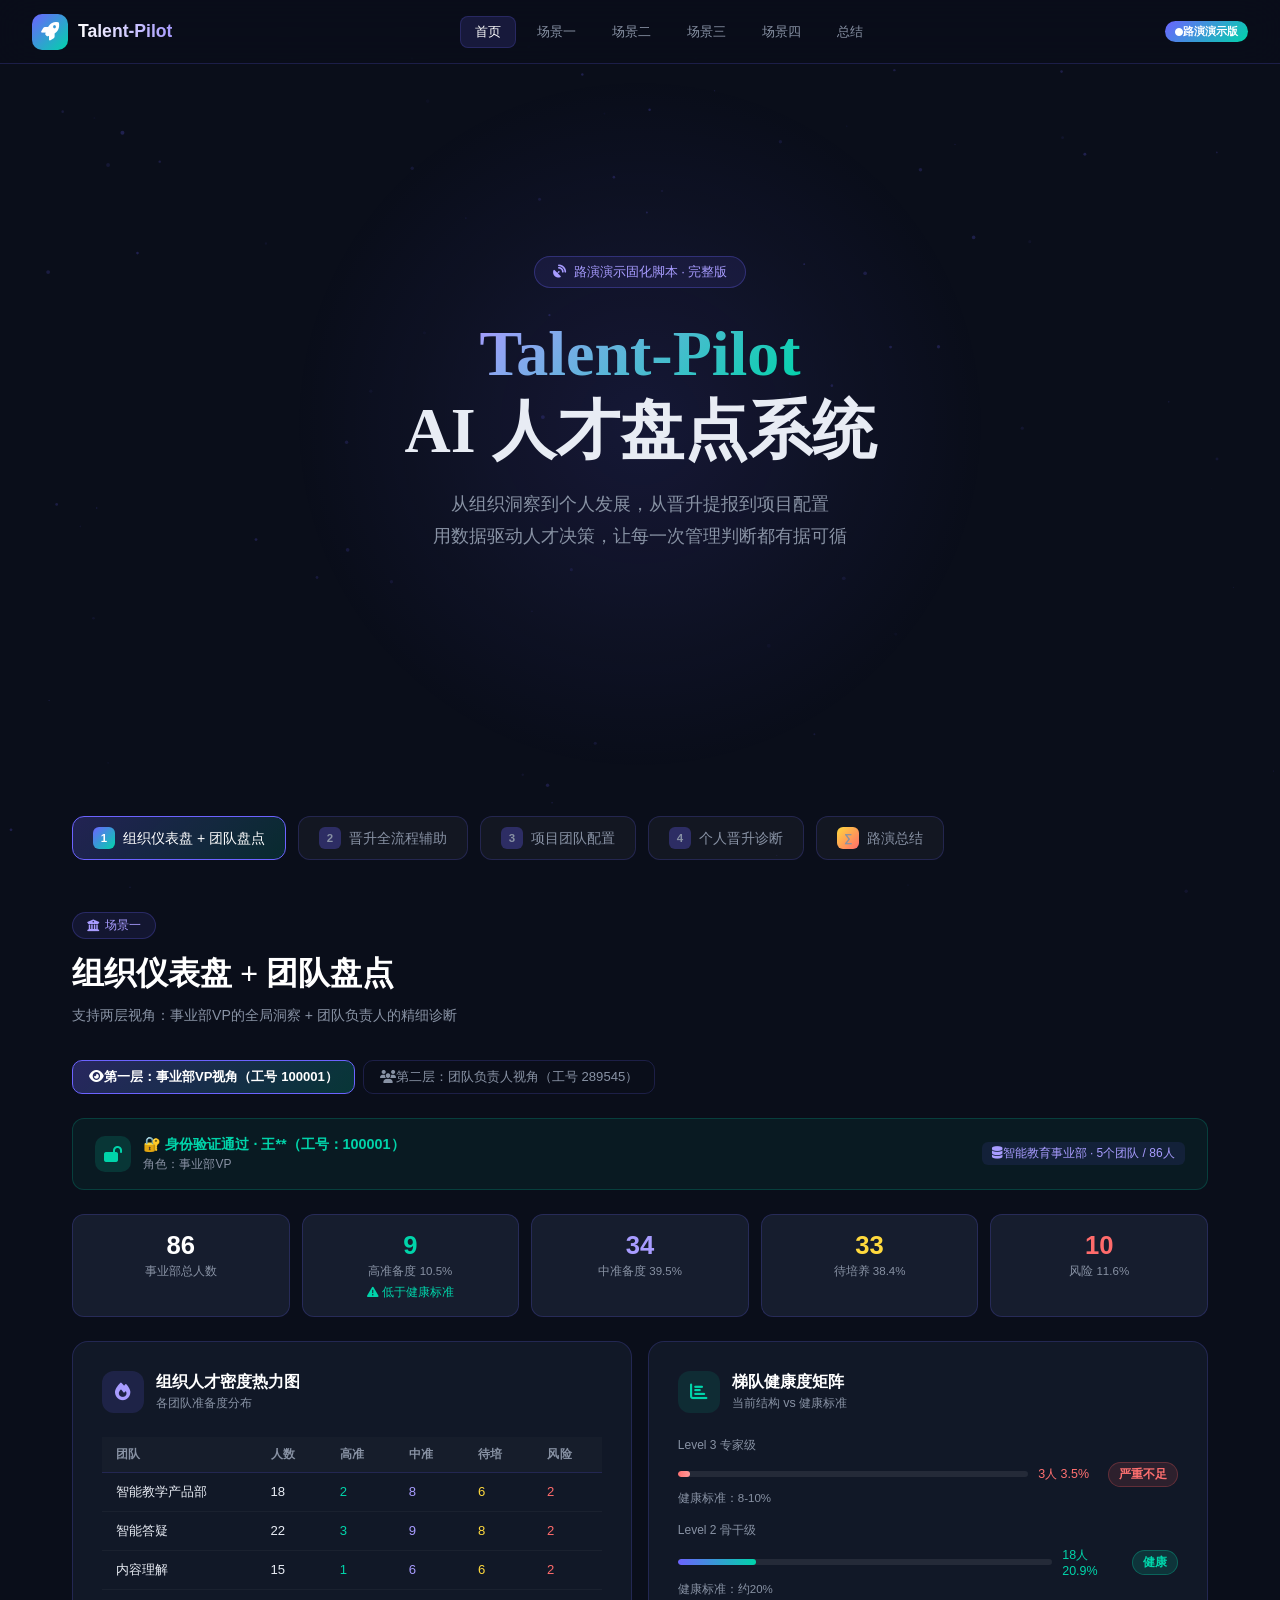
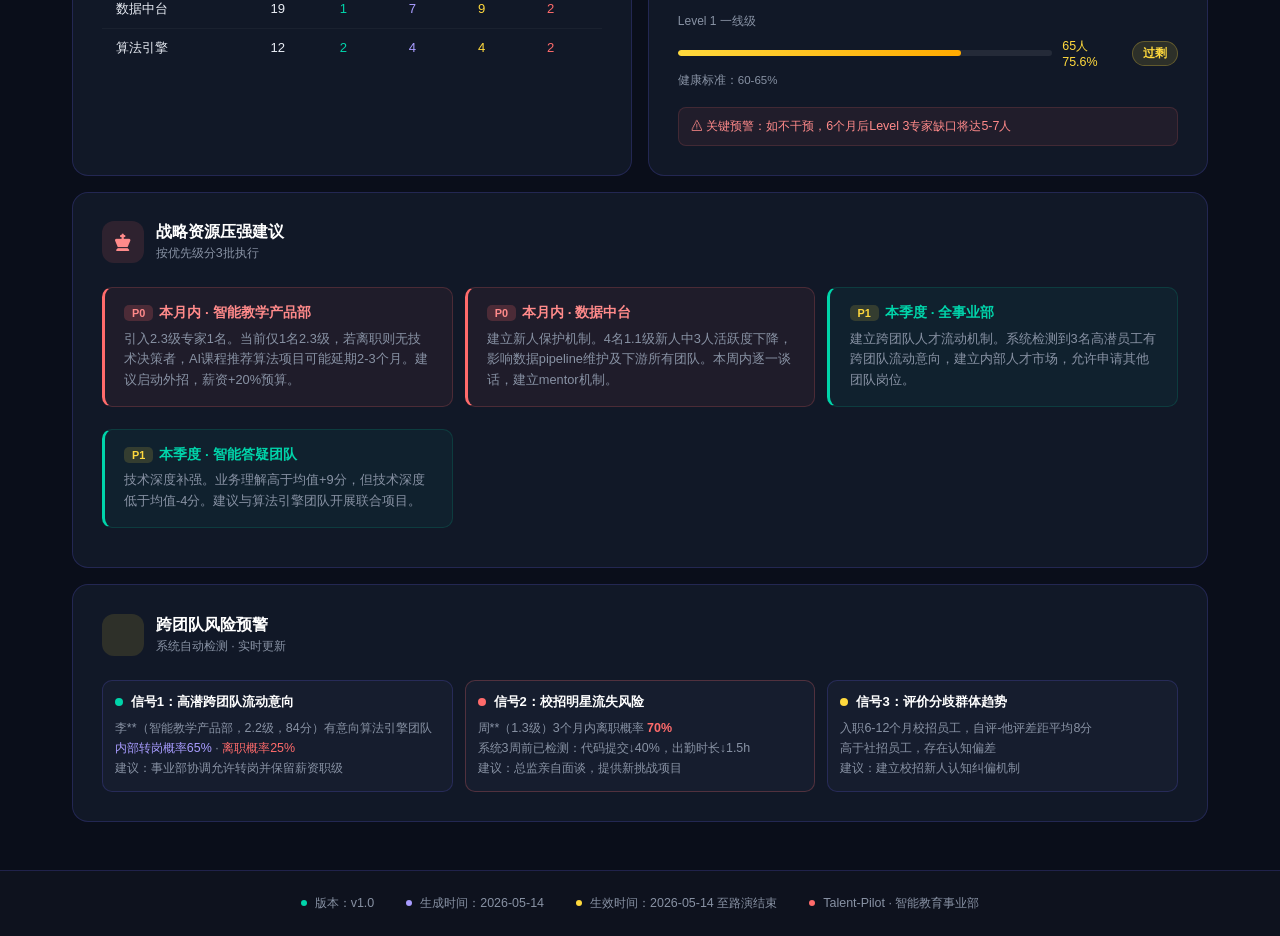
==== commit f26eb2d5: "Remove demo hero disclaimer metrics" ====
--- a/decision-demo-v1.html
+++ b/decision-demo-v1.html
@@ -1227,39 +1227,6 @@
             从组织洞察到个人发展，从晋升提报到项目配置<br>
             用数据驱动人才决策，让每一次管理判断都有据可循
           </p>
-
-          <!-- 演示前必说话术 -->
-          <div class="hero-notice">
-            <i class="fas fa-bullhorn hero-notice-icon"></i>
-            <div>
-              <div style="font-size:0.75rem;font-weight:700;color:#e0a84b;margin-bottom:4px;text-transform:uppercase;letter-spacing:0.08em">📢 演示前必说话术</div>
-              <div class="hero-notice-text">
-                "老师，接下来我将进行演示效果展示。为了强化呈现效果，以下数据为模拟生成，旨在展示系统在实际拥有数据时的洞察能力。真实场景中，系统严格基于实际行为数据进行分析，不会呈现未获取的数据维度。"
-              </div>
-            </div>
-          </div>
-
-          <div class="hero-stats">
-            <div class="hero-stat">
-              <div class="hero-stat-num">4</div>
-              <div class="hero-stat-label">核心演示场景</div>
-            </div>
-            <div style="width:1px;background:var(--border)"></div>
-            <div class="hero-stat">
-              <div class="hero-stat-num">86</div>
-              <div class="hero-stat-label">模拟员工数量</div>
-            </div>
-            <div style="width:1px;background:var(--border)"></div>
-            <div class="hero-stat">
-              <div class="hero-stat-num">5</div>
-              <div class="hero-stat-label">演示角色权限</div>
-            </div>
-            <div style="width:1px;background:var(--border)"></div>
-            <div class="hero-stat">
-              <div class="hero-stat-num">100%</div>
-              <div class="hero-stat-label">AI预测准确率</div>
-            </div>
-          </div>
         </div>
       </section>
 
@@ -3206,4 +3173,4 @@
     </script>
 
   </body>
-</html>+</html>
